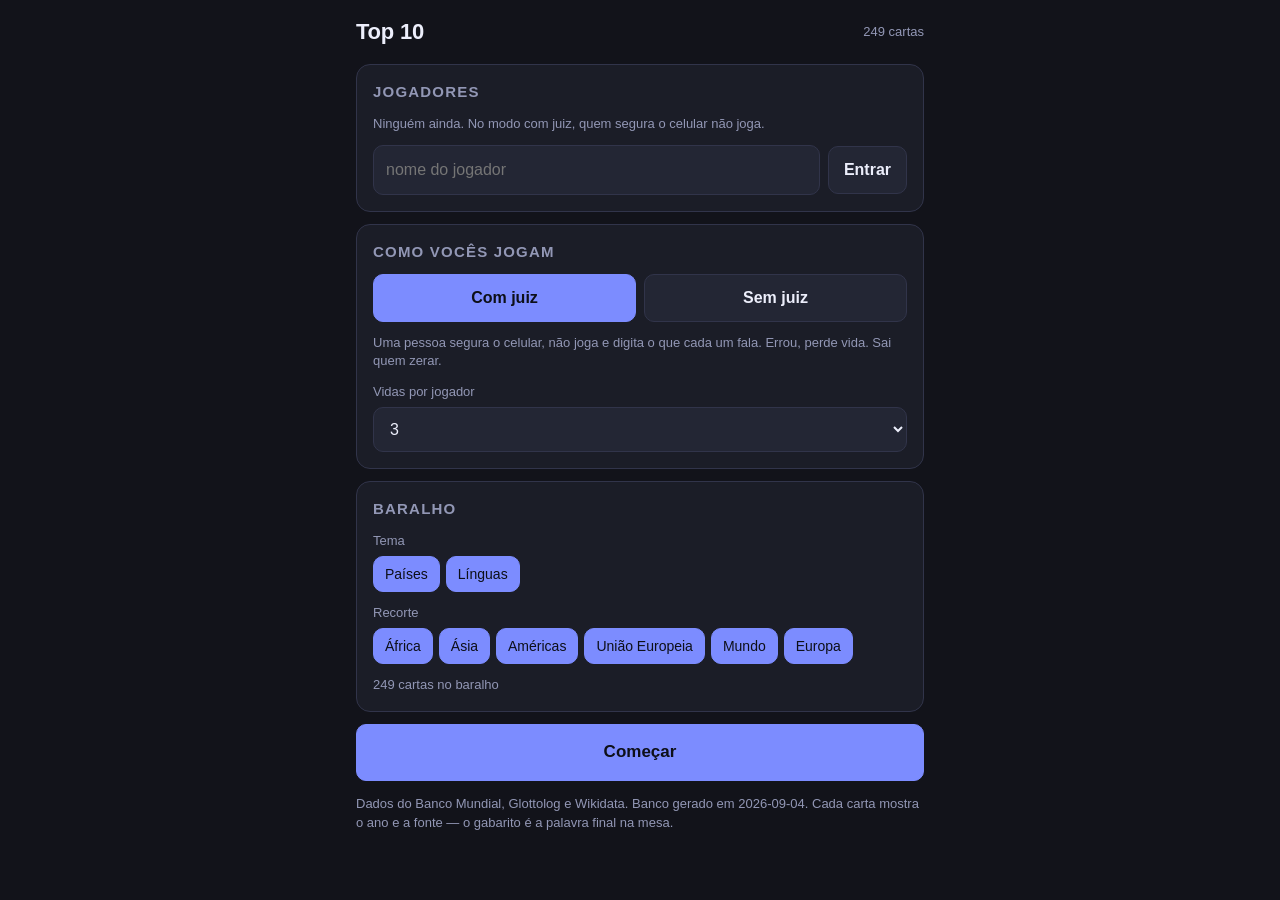
==== index.html @ b69f5d1f "Jogo de Top 10: gerador do banco + site Banco de 249 cartas (países e línguas) montado de bases aber" ====
<!doctype html>
<html lang="pt-BR">
<head>
<meta charset="utf-8">
<meta name="viewport" content="width=device-width, initial-scale=1, viewport-fit=cover">
<title>Top 10 — Jogos da Turma</title>
<meta name="description" content="Jogo de Top 10 com países e línguas. Dados do Banco Mundial, Glottolog e Wikidata.">
<style>
:root{
  --fundo:#12131a; --painel:#1b1d27; --painel2:#232634; --borda:#31344a;
  --texto:#eceefb; --fraco:#9297b5; --acento:#7c8cff; --certo:#3ddc97;
  --errado:#ff6b6b; --aviso:#ffc857;
  --raio:14px; --gap:12px;
}
*{box-sizing:border-box;margin:0}
[hidden]{display:none!important}
html,body{height:100%}
body{
  background:var(--fundo); color:var(--texto);
  font:16px/1.45 -apple-system,BlinkMacSystemFont,"Segoe UI",Roboto,sans-serif;
  padding:env(safe-area-inset-top) env(safe-area-inset-right) env(safe-area-inset-bottom) env(safe-area-inset-left);
  -webkit-text-size-adjust:100%;
}
#app{max-width:600px;margin:0 auto;padding:16px 16px 40px}
h1{font-size:22px;letter-spacing:-.01em}
h2{font-size:15px;text-transform:uppercase;letter-spacing:.08em;color:var(--fraco);font-weight:600}
.tela{display:none}.tela.on{display:block}
.cartao{background:var(--painel);border:1px solid var(--borda);border-radius:var(--raio);padding:16px;margin-bottom:var(--gap)}
.linha{display:flex;gap:8px;align-items:center;flex-wrap:wrap}
.entre{display:flex;justify-content:space-between;align-items:center;gap:8px}
button{
  font:inherit;font-weight:600;color:var(--texto);background:var(--painel2);
  border:1px solid var(--borda);border-radius:10px;padding:11px 15px;cursor:pointer;
  -webkit-tap-highlight-color:transparent;
}
button:hover{border-color:var(--acento)}
button:disabled{opacity:.4;cursor:not-allowed}
button.principal{background:var(--acento);border-color:var(--acento);color:#0d0f18;width:100%;padding:15px;font-size:17px}
button.perigo{color:var(--errado)}
button.mini{padding:7px 11px;font-size:14px;font-weight:500}
button.on{background:var(--acento);border-color:var(--acento);color:#0d0f18}
input,select{
  font:inherit;color:var(--texto);background:var(--painel2);border:1px solid var(--borda);
  border-radius:10px;padding:12px;width:100%;
}
input:focus,select:focus{outline:2px solid var(--acento);outline-offset:-1px}
label{font-size:13px;color:var(--fraco);display:block;margin-bottom:5px}
.fraco{color:var(--fraco);font-size:13px}
.pergunta{font-size:25px;line-height:1.25;font-weight:700;letter-spacing:-.02em;margin-bottom:10px}
.meta{font-size:12.5px;color:var(--fraco)}
.jogador{display:flex;justify-content:space-between;align-items:center;padding:9px 12px;border-radius:10px;background:var(--painel2);border:1px solid transparent}
.jogador.vez{border-color:var(--acento);background:#242a4d}
.jogador.fora{opacity:.35}
.jogador+.jogador{margin-top:6px}
.vidas{letter-spacing:2px;font-size:15px}
.lista{list-style:none;display:grid;gap:5px}
.item{display:flex;gap:10px;align-items:baseline;padding:9px 11px;border-radius:9px;background:var(--painel2);font-size:15px}
.item .pos{color:var(--fraco);font-variant-numeric:tabular-nums;min-width:22px;font-size:13px}
.item .val{margin-left:auto;color:var(--fraco);font-size:13px;font-variant-numeric:tabular-nums;text-align:right}
.item.oculto .nome,.item.oculto .val{filter:blur(6px);user-select:none}
.item.achado{background:#1c3a2e;color:var(--certo)}
.aviso{padding:12px 14px;border-radius:10px;font-size:15px;font-weight:600;margin-bottom:var(--gap)}
.aviso.certo{background:#173d2f;color:var(--certo)}
.aviso.errado{background:#3d1c1f;color:var(--errado)}
.aviso.duvida{background:#3d3320;color:var(--aviso)}
.chips{display:flex;gap:6px;flex-wrap:wrap}
.dito{font-size:13px;padding:4px 9px;border-radius:99px;background:var(--painel2);color:var(--fraco)}
.dito.certo{color:var(--certo)}.dito.errado{color:var(--errado)}
details summary{cursor:pointer;color:var(--fraco);font-size:14px;padding:6px 0}
.pilha>*+*{margin-top:var(--gap)}
#titulo-palpite{text-transform:none;font-size:16px;color:var(--texto);letter-spacing:0}
.grade2{display:grid;grid-template-columns:1fr 1fr;gap:8px}
.contador{font-variant-numeric:tabular-nums}
</style>
</head>
<body>
<div id="app">

<!-- ------------------------------------------------ configuração -->
<section id="tela-setup" class="tela on">
  <header class="entre" style="margin-bottom:16px">
    <h1>Top&nbsp;10</h1>
    <span class="fraco" id="resumo-banco">carregando…</span>
  </header>

  <div class="cartao pilha">
    <h2>Jogadores</h2>
    <div id="lista-jogadores" class="pilha"></div>
    <form id="form-jogador" class="linha">
      <input id="nome-jogador" placeholder="nome do jogador" autocomplete="off" style="flex:1;min-width:0">
      <button type="submit">Entrar</button>
    </form>
  </div>

  <div class="cartao pilha">
    <h2>Como vocês jogam</h2>
    <div class="grade2">
      <button class="modo on" data-modo="juiz">Com juiz</button>
      <button class="modo" data-modo="contesto">Sem juiz</button>
    </div>
    <p class="fraco" id="explica-modo"></p>
    <div>
      <label for="vidas">Vidas por jogador</label>
      <select id="vidas">
        <option>1</option><option>2</option><option selected>3</option><option>4</option><option>5</option>
      </select>
    </div>
  </div>

  <div class="cartao pilha">
    <h2>Baralho</h2>
    <div>
      <label>Tema</label>
      <div class="chips" id="filtro-tema"></div>
    </div>
    <div>
      <label>Recorte</label>
      <div class="chips" id="filtro-escopo"></div>
    </div>
    <p class="fraco" id="conta-cartas"></p>
  </div>

  <button class="principal" id="comecar">Começar</button>
  <p class="fraco" style="margin-top:14px" id="creditos"></p>
</section>

<!-- ------------------------------------------------ rodada -->
<section id="tela-jogo" class="tela">
  <div class="entre" style="margin-bottom:12px">
    <button class="mini" id="voltar">‹ Sair</button>
    <span class="fraco contador" id="placar-baralho"></span>
  </div>

  <div class="cartao">
    <p class="pergunta" id="pergunta"></p>
    <p class="meta" id="meta"></p>
    <p class="meta contador" id="progresso" style="margin-top:6px"></p>
  </div>

  <div id="painel-jogadores" class="cartao pilha"></div>

  <div id="resultado"></div>

  <div class="cartao linha" id="acoes-contesto" hidden>
    <button class="mini" id="passou">Ninguém contestou</button>
    <span class="fraco">ou quem contestou:</span>
    <span class="chips" id="contestantes"></span>
  </div>

  <div class="cartao pilha" id="painel-palpite">
    <h2 id="titulo-palpite"></h2>
    <form id="form-palpite" class="linha">
      <input id="palpite" placeholder="o que a pessoa falou" autocomplete="off"
             autocapitalize="off" spellcheck="false" list="sugestoes" style="flex:1;min-width:0">
      <datalist id="sugestoes"></datalist>
      <button type="submit" id="btn-palpite">Vale?</button>
    </form>
    <div class="linha" id="acoes-juiz" hidden>
      <span class="fraco">Não reconheci. O juiz decide:</span>
      <button class="mini" id="forcar-certo">Foi acerto</button>
      <button class="mini perigo" id="forcar-errado">Foi erro</button>
    </div>
    <div class="chips" id="ditos"></div>
  </div>

  <details class="cartao" id="gabarito-caixa">
    <summary>Ver o gabarito (só o juiz)</summary>
    <ul class="lista" id="gabarito" style="margin-top:10px"></ul>
  </details>

  <div class="pilha">
    <button class="principal" id="proxima" hidden>Próxima carta</button>
    <button class="mini" id="desistir">Encerrar rodada e revelar</button>
  </div>
</section>

</div>

<script>
"use strict";

/* ------------------------------------------------------------------ dados */
const S = {
  banco:null, indice:new Map(), jogadores:[], vidas:3, modo:"juiz",
  temas:new Set(), escopos:new Set(), baralho:[], usadas:new Set(),
  carta:null, achados:new Set(), ditos:[], vez:0, fim:false, ultimo:null, pendente:null,
};
const $ = s => document.querySelector(s);
const $$ = s => [...document.querySelectorAll(s)];

const norm = s => s.normalize("NFD").replace(/[̀-ͯ]/g,"")
  .toLowerCase().replace(/[^a-z0-9 ]/g," ").replace(/\s+/g," ").trim();

/* Levenshtein com corte: só precisamos saber se a distância é <= max. */
function perto(a, b, max){
  if (Math.abs(a.length - b.length) > max) return false;
  let ant = [...Array(b.length+1).keys()];
  for (let i=1;i<=a.length;i++){
    const cur=[i]; let min=i;
    for (let j=1;j<=b.length;j++){
      const c = Math.min(cur[j-1]+1, ant[j]+1, ant[j-1]+(a[i-1]===b[j-1]?0:1));
      cur.push(c); if (c<min) min=c;
    }
    if (min>max) return false;
    ant=cur;
  }
  return ant[b.length]<=max;
}

/* Resolve o que a pessoa falou. Devolve {tipo, chave, nome} ou null.
   Primeiro procura no índice global de países (assim "Holanda" vira NLD mesmo
   que a carta seja de língua), depois tenta erro de digitação. */
function resolver(txt){
  const n = norm(txt);
  if (!n) return null;
  if (S.indice.has(n)) { const i=S.indice.get(n); return {tipo:"pais",chave:i,nome:S.banco.paises[i].nome}; }

  // resposta da carta que não é país (língua, família linguística)
  for (const r of S.carta.respostas){
    if (!r.iso3 && (norm(r.nome)===n || (r.apelidos||[]).includes(n)))
      return {tipo:"outro", chave:r.nome, nome:r.nome};
  }

  // erro de digitação: aceita só se sobrar um candidato
  const max = n.length<=5 ? 1 : 2;
  const achados = new Set();
  for (const [alias,iso] of S.indice) if (perto(n,alias,max)) achados.add(iso);
  if (achados.size===1){
    const iso=[...achados][0];
    return {tipo:"pais",chave:iso,nome:S.banco.paises[iso].nome,quase:true};
  }
  return null;
}

/* ------------------------------------------------------------------ setup */
async function carregar(){
  const r = await fetch("banco.json", {cache:"no-cache"});
  if (!r.ok) throw new Error("banco.json não carregou (HTTP "+r.status+")");
  S.banco = await r.json();
  for (const [iso,p] of Object.entries(S.banco.paises)){
    S.indice.set(norm(p.nome), iso);
    for (const a of p.apelidos) if (!S.indice.has(a)) S.indice.set(a, iso);
  }
  const c = S.banco.cartas;
  $("#resumo-banco").textContent = c.length + " cartas";
  $("#creditos").innerHTML =
    "Dados do Banco Mundial, Glottolog e Wikidata. Banco gerado em " +
    S.banco.gerado_em + ". Cada carta mostra o ano e a fonte — o gabarito é a "
    + "palavra final na mesa.";

  montarFiltro("#filtro-tema", [...new Set(c.map(x=>x.tema))],
               t=>({paises:"Países", linguas:"Línguas"}[t]||t), S.temas);
  montarFiltro("#filtro-escopo", [...new Set(c.map(x=>x.escopo))],
               t=>t==="mundo"?"Mundo":t, S.escopos);
  contar();
}

function montarFiltro(alvo, valores, rotulo, conjunto){
  valores.forEach(v=>conjunto.add(v));
  $(alvo).innerHTML = "";
  for (const v of valores){
    const b=document.createElement("button");
    b.className="mini on"; b.textContent=rotulo(v);
    b.onclick=()=>{
      if (conjunto.has(v)){
        if (conjunto.size===1) return;      // não deixa zerar o baralho
        conjunto.delete(v); b.classList.remove("on");
      } else { conjunto.add(v); b.classList.add("on"); }
      contar();
    };
    $(alvo).append(b);
  }
}

const elegiveis = () => S.banco.cartas.filter(
  c => S.temas.has(c.tema) && S.escopos.has(c.escopo));

function contar(){
  const n = elegiveis().length;
  $("#conta-cartas").textContent = n + (n===1?" carta no baralho":" cartas no baralho");
  $("#comecar").disabled = n===0;
}

function desenharJogadores(){
  const alvo = $("#lista-jogadores");
  alvo.innerHTML = S.jogadores.length ? "" :
    '<p class="fraco">Ninguém ainda. No modo com juiz, quem segura o celular não joga.</p>';
  S.jogadores.forEach((j,i)=>{
    const d=document.createElement("div"); d.className="jogador";
    d.innerHTML=`<span>${escapar(j.nome)}</span>`;
    const b=document.createElement("button");
    b.className="mini perigo"; b.textContent="Sair"; b.onclick=()=>{
      S.jogadores.splice(i,1); desenharJogadores();
    };
    d.append(b); alvo.append(d);
  });
}
const escapar = s => s.replace(/[&<>"]/g, c=>({"&":"&amp;","<":"&lt;",">":"&gt;",'"':"&quot;"}[c]));

/* ------------------------------------------------------------------ jogo */
function embaralhar(a){
  for (let i=a.length-1;i>0;i--){ const j=Math.floor(Math.random()*(i+1)); [a[i],a[j]]=[a[j],a[i]]; }
  return a;
}

function comecar(){
  S.vidas = +$("#vidas").value;
  S.jogadores.forEach(j=>{ j.vidas=S.vidas; });
  S.baralho = embaralhar(elegiveis().map(c=>c.id));
  S.usadas = new Set();
  mostrar("jogo");
  proximaCarta();
}

function proximaCarta(){
  const id = S.baralho.find(x=>!S.usadas.has(x));
  if (!id){ alert("Acabaram as cartas desse baralho. Voltando pro começo."); mostrar("setup"); return; }
  S.usadas.add(id);
  S.carta = S.banco.cartas.find(c=>c.id===id);
  S.achados=new Set(); S.ditos=[]; S.fim=false; S.ultimo=null; S.pendente=null;
  $("#acoes-contesto").hidden=true; $("#acoes-juiz").hidden=true; $("#resultado").innerHTML="";
  S.jogadores.forEach(j=>{ j.vidas=S.vidas; });
  S.vez = 0;
  desenharRodada();
  $("#palpite").focus();
}

function vivos(){ return S.jogadores.filter(j=>j.vidas>0); }

function desenharRodada(){
  const c=S.carta;
  $("#pergunta").textContent = c.pergunta;
  const partes=[c.fonte];
  if (c.ano) partes.push(c.ano);
  partes.push(c.unidade);
  partes.push(c.universo + " países no ranking");
  $("#meta").textContent = partes.join(" · ") + (c.nota ? " — " + c.nota : "");
  $("#placar-baralho").textContent = "carta " + S.usadas.size + " de " + S.baralho.length;
  $("#progresso").textContent = S.achados.size + " de 10 já saíram · faltam "
                              + (10 - S.achados.size);

  // jogadores
  const alvo=$("#painel-jogadores"); alvo.innerHTML="";
  if (!S.jogadores.length){
    alvo.innerHTML='<p class="fraco">Sem jogadores cadastrados — dá pra usar só como consulta.</p>';
  }
  S.jogadores.forEach((j,i)=>{
    const d=document.createElement("div");
    d.className="jogador"+(i===S.vez&&!S.fim&&j.vidas>0?" vez":"")+(j.vidas>0?"":" fora");
    d.innerHTML=`<span>${escapar(j.nome)}</span>
      <span class="vidas">${j.vidas>0 ? "●".repeat(j.vidas)+"○".repeat(S.vidas-j.vidas) : "fora"}</span>`;
    alvo.append(d);
  });

  // gabarito
  const g=$("#gabarito"); g.innerHTML="";
  c.respostas.forEach(r=>{
    const achado=S.achados.has(r.pos);
    const li=document.createElement("li");
    li.className="item"+(achado?" achado":(S.fim?"":" oculto"));
    li.innerHTML=`<span class="pos">${r.pos}</span><span class="nome">${escapar(r.nome)}</span>
                  <span class="val">${escapar(r.valor_fmt)}</span>`;
    g.append(li);
  });

  // já falados
  $("#ditos").innerHTML = S.ditos.map(d=>
    `<span class="dito ${d.certo?"certo":"errado"}">${escapar(d.nome)}</span>`).join("");

  const jogando = !S.fim && vivos().length>0;
  $("#painel-palpite").hidden = !jogando || !!S.pendente;
  $("#proxima").hidden = jogando;
  $("#desistir").hidden = !jogando;
  const dono = vivos().length ? S.jogadores[S.vez] : null;
  $("#titulo-palpite").textContent = S.modo==="juiz"
    ? (dono ? "Vez de " + dono.nome : "Palpite")
    : (dono ? dono.nome + " falou — alguém contesta?" : "Palpite");
  $("#btn-palpite").textContent = S.modo==="juiz" ? "Vale?" : "Contesto!";
  $("#gabarito-caixa").open = S.fim;
  if (S.fim) $("#gabarito-caixa").querySelector("summary").textContent = "Gabarito";
}

function proximaVez(){
  const vs=vivos();
  if (!vs.length) return;
  do { S.vez=(S.vez+1)%S.jogadores.length; } while (S.jogadores[S.vez].vidas<=0);
}

function avisar(classe, texto){
  $("#resultado").innerHTML = `<div class="aviso ${classe}">${escapar(texto)}</div>`;
}

function palpitar(txt){
  const alvo=resolver(txt);
  $("#acoes-juiz").hidden = true;

  if (!alvo){
    S.ultimo = {texto:txt};
    avisar("duvida", `Não reconheci "${txt}".`);
    $("#acoes-juiz").hidden = false;
    return;
  }
  if (S.ditos.some(d=>d.chave===alvo.chave)){
    avisar("duvida", alvo.nome + " já foi falado nessa rodada.");
    return;
  }

  const r = S.carta.respostas.find(x => (x.iso3||x.nome) === alvo.chave) || null;

  // No modo sem juiz ninguém pode ver se acertou: o palpite fica pendurado
  // até alguém contestar ou a mesa deixar passar.
  if (S.modo === "contesto"){
    S.pendente = {nome:alvo.nome, chave:alvo.chave, resposta:r,
                  corrigido: alvo.quase ? txt : null, de:S.vez};
    avisar("duvida", alvo.nome + " está na mesa. Contesta ou deixa passar?");
    $("#painel-palpite").hidden = true;
    desenharContesto();
    return;
  }
  registrar(alvo.nome, alvo.chave, r, alvo.quase ? txt : null);
}

function desenharContesto(){
  const box=$("#acoes-contesto"); box.hidden = !S.pendente;
  if (!S.pendente) return;
  const alvo=$("#contestantes"); alvo.innerHTML="";
  S.jogadores.forEach((j,i)=>{
    if (i===S.pendente.de || j.vidas<=0) return;
    const b=document.createElement("button");
    b.className="mini perigo"; b.textContent=j.nome;
    b.onclick=()=>resolverContesto(i);
    alvo.append(b);
  });
}

function resolverContesto(quemContestou){
  const p=S.pendente; if (!p) return;
  S.pendente=null; $("#acoes-contesto").hidden=true; $("#painel-palpite").hidden=false;
  S.ditos.push({nome:p.nome, chave:p.chave, certo:!!p.resposta});

  if (quemContestou === null){                     // ninguém contestou
    if (p.resposta) S.achados.add(p.resposta.pos);
    avisar("duvida", p.nome + " passou sem contestação.");
    proximaVez();
  } else if (p.resposta){                          // contestou e o palpite valia
    const c=S.jogadores[quemContestou]; c.vidas--;
    S.achados.add(p.resposta.pos);
    avisar("certo", `${p.nome} estava em ${p.resposta.pos}º — ${p.resposta.valor_fmt}. `
                    + `${c.nome} contestou à toa e perde uma vida.`);
    proximaVez();
  } else {                                         // contestou e pegou o blefe
    const d=S.jogadores[p.de]; d.vidas--;
    avisar("errado", `${p.nome} não está no top 10. `
                     + `${S.jogadores[quemContestou].nome} pegou o blefe: ${d.nome} perde uma vida.`);
    proximaVez();
  }
  fecharSePreciso();
  desenharRodada();
}

function fecharSePreciso(){
  if (S.achados.size===10 || vivos().length<=1) S.fim=true;
  if (S.fim) fimDeRodada();
}

function registrar(nome, chave, resposta, corrigido, forcado){
  const certo = forcado === undefined ? !!resposta : forcado;
  S.ditos.push({nome, chave, certo});
  const prefixo = corrigido ? `Entendi "${corrigido}" como ${nome}. ` : "";
  if (certo){
    if (resposta) S.achados.add(resposta.pos);
    avisar("certo", prefixo + (resposta
      ? `${nome} está em ${resposta.pos}º — ${resposta.valor_fmt}.`
      : `${nome} vale, o juiz mandou.`));
    proximaVez();
  } else {
    const j = vivos().length ? S.jogadores[S.vez] : null;
    if (j) j.vidas--;
    avisar("errado", prefixo + `${nome} não está no top 10.`
                     + (j ? ` ${j.nome} perde uma vida.` : ""));
    proximaVez();
  }
  fecharSePreciso();
  desenharRodada();
}

function fimDeRodada(){
  const vs=vivos();
  if (S.achados.size===10) avisar("certo","Top 10 completo! A mesa ganhou essa.");
  else if (vs.length===1) avisar("certo", vs[0].nome + " sobrou de pé e venceu a rodada.");
  else if (!vs.length) avisar("errado","Todo mundo caiu.");
  else avisar("duvida","Rodada encerrada. Gabarito aberto.");
}

function mostrar(qual){
  $$(".tela").forEach(t=>t.classList.remove("on"));
  $("#tela-"+qual).classList.add("on");
  window.scrollTo(0,0);
}

/* ------------------------------------------------------------------ liga */
$("#form-jogador").onsubmit = e => {
  e.preventDefault();
  const n = $("#nome-jogador").value.trim();
  if (!n) return;
  if (S.jogadores.some(j=>j.nome.toLowerCase()===n.toLowerCase())) return;
  S.jogadores.push({nome:n, vidas:3});
  $("#nome-jogador").value=""; desenharJogadores();
};

const EXPLICA = {
  juiz:"Uma pessoa segura o celular, não joga e digita o que cada um fala. "
      +"Errou, perde vida. Sai quem zerar.",
  contesto:"O celular fica no meio. Ninguém vê o gabarito. Quando alguém "
      +"desconfiar do palpite do outro, aperta Contesto — aí o app revela. "
      +"Quem contestou errado é que perde a vida.",
};
$$(".modo").forEach(b => b.onclick = () => {
  $$(".modo").forEach(x=>x.classList.remove("on"));
  b.classList.add("on"); S.modo=b.dataset.modo;
  $("#explica-modo").textContent = EXPLICA[S.modo];
});
$("#explica-modo").textContent = EXPLICA.juiz;

$("#comecar").onclick = comecar;
$("#voltar").onclick = () => mostrar("setup");
$("#proxima").onclick = proximaCarta;
$("#desistir").onclick = () => { S.fim=true; fimDeRodada(); desenharRodada(); };

$("#form-palpite").onsubmit = e => {
  e.preventDefault();
  const v=$("#palpite").value.trim();
  if (!v) return;
  palpitar(v);
  $("#palpite").value=""; $("#palpite").focus();
};
$("#forcar-certo").onclick = () => {
  const t=S.ultimo?.texto; if(!t) return;
  registrar(t, "livre:"+t, null, null, true);
  $("#acoes-juiz").hidden=true;
};
$("#forcar-errado").onclick = () => {
  const t=S.ultimo?.texto; if(!t) return;
  registrar(t, "livre:"+t, null, null, false);
  $("#acoes-juiz").hidden=true;
};
$("#passou").onclick = () => resolverContesto(null);

/* sugestões de digitação: só depois de 3 letras, pra não entregar resposta */
$("#palpite").oninput = e => {
  const n=norm(e.target.value); const dl=$("#sugestoes");
  if (n.length<3){ dl.innerHTML=""; return; }
  const vistos=new Set(); const out=[];
  for (const [alias,iso] of S.indice){
    if (alias.startsWith(n) && !vistos.has(iso)){
      vistos.add(iso); out.push(S.banco.paises[iso].nome);
      if (out.length>=8) break;
    }
  }
  dl.innerHTML = out.map(x=>`<option value="${escapar(x)}">`).join("");
};

desenharJogadores();
carregar().catch(e => {
  $("#resumo-banco").textContent = "erro";
  $("#tela-setup").insertAdjacentHTML("afterbegin",
    `<div class="aviso errado">${escapar(e.message)} — rode <code>python gerador.py</code> e sirva a pasta por HTTP.</div>`);
});
</script>
</body>
</html>
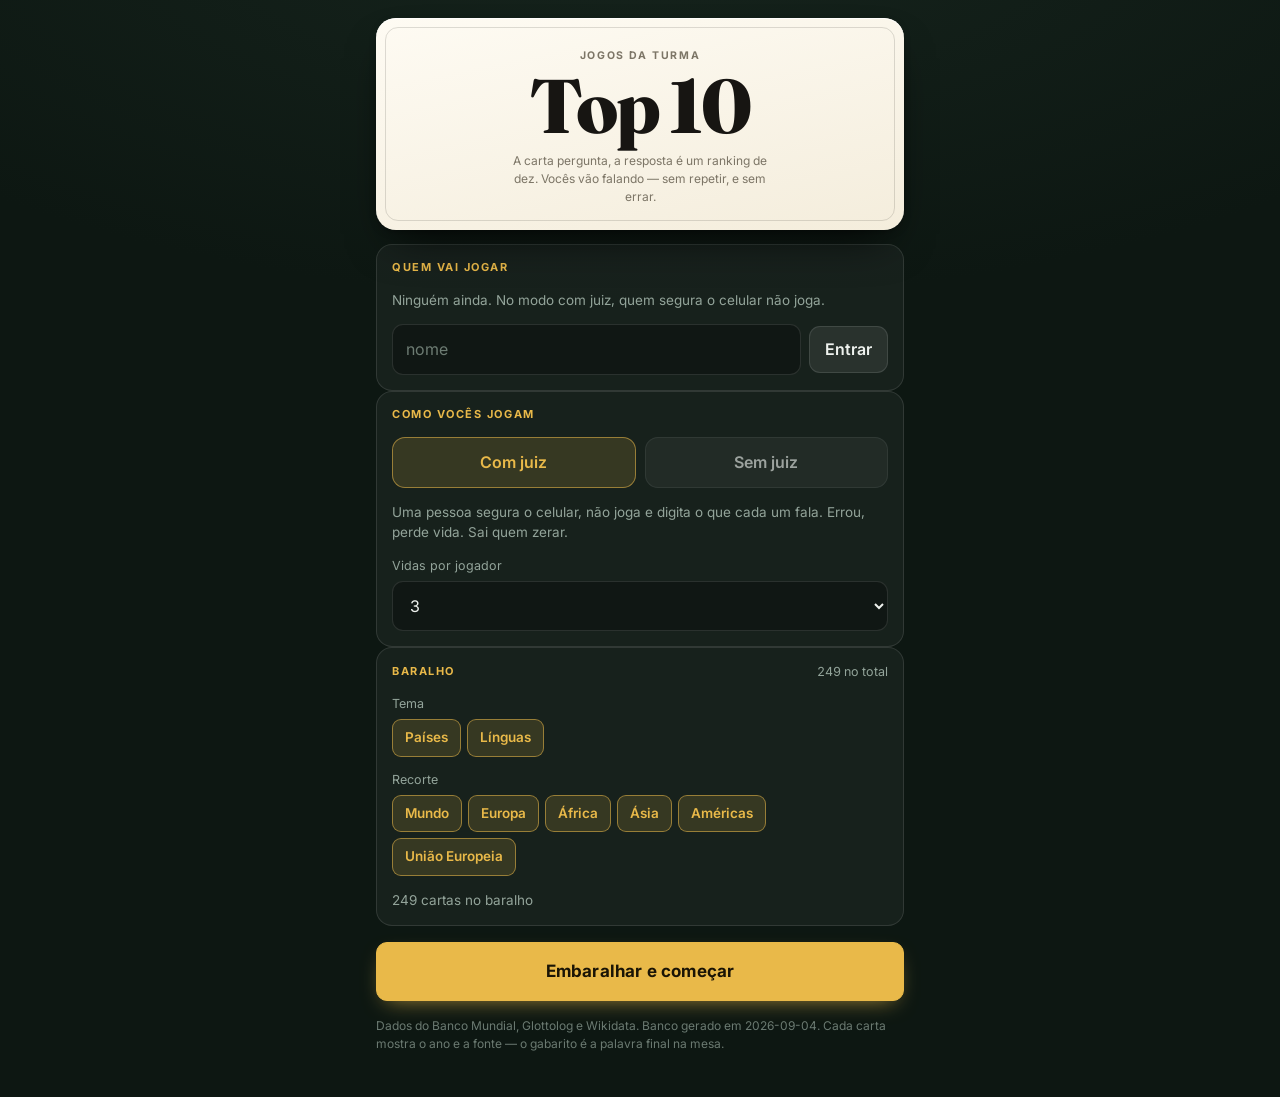
==== commit 24e497ed: "Redesenha o jogo em cima da metáfora de carta A tela parecia formulário. Agora a pergunta é uma cart" ====
--- a/index.html
+++ b/index.html
@@ -5,72 +5,149 @@
 <meta name="viewport" content="width=device-width, initial-scale=1, viewport-fit=cover">
 <title>Top 10 — Jogos da Turma</title>
 <meta name="description" content="Jogo de Top 10 com países e línguas. Dados do Banco Mundial, Glottolog e Wikidata.">
+<meta name="theme-color" content="#0b120e">
+<link rel="icon" href="data:image/svg+xml,%3Csvg xmlns='http://www.w3.org/2000/svg' viewBox='0 0 32 32'%3E%3Crect width='32' height='32' rx='7' fill='%23FBF6E9'/%3E%3Ctext x='16' y='23' font-family='Georgia,serif' font-size='17' font-weight='700' text-anchor='middle' fill='%23141310'%3E10%3C/text%3E%3C/svg%3E">
+<link rel="preconnect" href="https://fonts.googleapis.com">
+<link rel="preconnect" href="https://fonts.gstatic.com" crossorigin>
+<link href="https://fonts.googleapis.com/css2?family=Fraunces:opsz,wght@9..144,600;9..144,800&family=Inter:wght@400;500;600;700&display=swap" rel="stylesheet">
 <style>
 :root{
-  --fundo:#12131a; --painel:#1b1d27; --painel2:#232634; --borda:#31344a;
-  --texto:#eceefb; --fraco:#9297b5; --acento:#7c8cff; --certo:#3ddc97;
-  --errado:#ff6b6b; --aviso:#ffc857;
-  --raio:14px; --gap:12px;
+  color-scheme:dark;
+  --feltro:#0d1712; --feltro-alto:#16241d;
+  --painel:rgba(255,255,255,.045); --painel-forte:rgba(255,255,255,.08);
+  --borda:rgba(255,255,255,.11); --borda-forte:rgba(255,255,255,.2);
+  --texto:#eef2ee; --fraco:#93a49a;
+  --carta:#FBF6E9; --tinta:#171512; --tinta-fraca:#7c7566;
+  --ouro:#E9B949; --certo:#4fdf9d; --errado:#ff7a6b; --duvida:#f0c674;
+  --serif:"Fraunces",Georgia,"Times New Roman",serif;
+  --sans:"Inter",-apple-system,BlinkMacSystemFont,"Segoe UI",Roboto,sans-serif;
 }
 *{box-sizing:border-box;margin:0}
 [hidden]{display:none!important}
-html,body{height:100%}
+html{-webkit-text-size-adjust:100%}
 body{
-  background:var(--fundo); color:var(--texto);
-  font:16px/1.45 -apple-system,BlinkMacSystemFont,"Segoe UI",Roboto,sans-serif;
+  min-height:100%;font-family:var(--sans);font-size:16px;line-height:1.45;color:var(--texto);
+  background:var(--feltro);
+  background-image:radial-gradient(ellipse 120% 70% at 50% -10%,var(--feltro-alto) 0%,var(--feltro) 62%);
+  background-attachment:fixed;
   padding:env(safe-area-inset-top) env(safe-area-inset-right) env(safe-area-inset-bottom) env(safe-area-inset-left);
-  -webkit-text-size-adjust:100%;
-}
-#app{max-width:600px;margin:0 auto;padding:16px 16px 40px}
-h1{font-size:22px;letter-spacing:-.01em}
-h2{font-size:15px;text-transform:uppercase;letter-spacing:.08em;color:var(--fraco);font-weight:600}
+}
+#app{max-width:560px;margin:0 auto;padding:18px 16px 44px}
 .tela{display:none}.tela.on{display:block}
-.cartao{background:var(--painel);border:1px solid var(--borda);border-radius:var(--raio);padding:16px;margin-bottom:var(--gap)}
+.pilha>*+*{margin-top:14px}
+
+/* ---------------------------------------------------------- a carta */
+.carta{
+  position:relative;background:linear-gradient(168deg,#FEFBF3 0%,#F4EDDC 100%);
+  color:var(--tinta);border-radius:20px;padding:22px 20px 18px;
+  box-shadow:0 22px 45px -18px rgba(0,0,0,.85),0 3px 10px -4px rgba(0,0,0,.5),
+             inset 0 1px 0 rgba(255,255,255,.85);
+}
+.carta::after{content:"";position:absolute;inset:9px;border:1px solid rgba(23,21,18,.14);
+  border-radius:13px;pointer-events:none}
+.carta.entra{animation:sobe .34s cubic-bezier(.2,.9,.25,1)}
+@keyframes sobe{from{opacity:0;transform:translateY(14px) rotate(-1.2deg) scale(.97)}}
+.selo{display:flex;justify-content:space-between;align-items:center;gap:10px;
+  font-size:10.5px;font-weight:700;letter-spacing:.16em;text-transform:uppercase;
+  color:var(--tinta-fraca);margin-bottom:14px}
+.pergunta{font-family:var(--serif);font-weight:800;font-size:clamp(27px,7.4vw,37px);
+  line-height:1.06;letter-spacing:-.022em;text-wrap:balance}
+.meta{font-size:12px;line-height:1.5;color:var(--tinta-fraca);margin-top:14px}
+.pips{display:flex;gap:5px;margin-top:13px;align-items:center}
+.pip{width:100%;height:7px;border-radius:99px;background:rgba(23,21,18,.13);
+  transition:background .25s ease}
+.pip.on{background:#1f9d63}
+.restam{font-size:11px;font-weight:700;letter-spacing:.1em;text-transform:uppercase;
+  color:var(--tinta-fraca);margin-top:9px}
+
+/* ---------------------------------------------------------- painéis */
+.bloco{background:var(--painel);border:1px solid var(--borda);border-radius:16px;padding:15px}
+.rotulo{font-size:11px;font-weight:700;letter-spacing:.14em;text-transform:uppercase;
+  color:var(--ouro);margin-bottom:11px}
+.fraco{color:var(--fraco);font-size:13.5px;line-height:1.5}
 .linha{display:flex;gap:8px;align-items:center;flex-wrap:wrap}
-.entre{display:flex;justify-content:space-between;align-items:center;gap:8px}
-button{
-  font:inherit;font-weight:600;color:var(--texto);background:var(--painel2);
-  border:1px solid var(--borda);border-radius:10px;padding:11px 15px;cursor:pointer;
-  -webkit-tap-highlight-color:transparent;
-}
-button:hover{border-color:var(--acento)}
-button:disabled{opacity:.4;cursor:not-allowed}
-button.principal{background:var(--acento);border-color:var(--acento);color:#0d0f18;width:100%;padding:15px;font-size:17px}
-button.perigo{color:var(--errado)}
-button.mini{padding:7px 11px;font-size:14px;font-weight:500}
-button.on{background:var(--acento);border-color:var(--acento);color:#0d0f18}
-input,select{
-  font:inherit;color:var(--texto);background:var(--painel2);border:1px solid var(--borda);
-  border-radius:10px;padding:12px;width:100%;
-}
-input:focus,select:focus{outline:2px solid var(--acento);outline-offset:-1px}
-label{font-size:13px;color:var(--fraco);display:block;margin-bottom:5px}
-.fraco{color:var(--fraco);font-size:13px}
-.pergunta{font-size:25px;line-height:1.25;font-weight:700;letter-spacing:-.02em;margin-bottom:10px}
-.meta{font-size:12.5px;color:var(--fraco)}
-.jogador{display:flex;justify-content:space-between;align-items:center;padding:9px 12px;border-radius:10px;background:var(--painel2);border:1px solid transparent}
-.jogador.vez{border-color:var(--acento);background:#242a4d}
-.jogador.fora{opacity:.35}
-.jogador+.jogador{margin-top:6px}
-.vidas{letter-spacing:2px;font-size:15px}
-.lista{list-style:none;display:grid;gap:5px}
-.item{display:flex;gap:10px;align-items:baseline;padding:9px 11px;border-radius:9px;background:var(--painel2);font-size:15px}
-.item .pos{color:var(--fraco);font-variant-numeric:tabular-nums;min-width:22px;font-size:13px}
-.item .val{margin-left:auto;color:var(--fraco);font-size:13px;font-variant-numeric:tabular-nums;text-align:right}
-.item.oculto .nome,.item.oculto .val{filter:blur(6px);user-select:none}
-.item.achado{background:#1c3a2e;color:var(--certo)}
-.aviso{padding:12px 14px;border-radius:10px;font-size:15px;font-weight:600;margin-bottom:var(--gap)}
-.aviso.certo{background:#173d2f;color:var(--certo)}
-.aviso.errado{background:#3d1c1f;color:var(--errado)}
-.aviso.duvida{background:#3d3320;color:var(--aviso)}
+.entre{display:flex;justify-content:space-between;align-items:center;gap:10px}
+
+/* ---------------------------------------------------------- controles */
+button{font:inherit;font-weight:600;color:var(--texto);background:var(--painel-forte);
+  border:1px solid var(--borda);border-radius:11px;padding:11px 15px;cursor:pointer;
+  -webkit-tap-highlight-color:transparent;transition:transform .1s,border-color .15s,background .15s}
+button:hover{border-color:var(--borda-forte)}
+button:active{transform:scale(.97)}
+button:disabled{opacity:.35;cursor:not-allowed}
+button.principal{width:100%;padding:16px;font-size:17px;font-weight:700;letter-spacing:.01em;
+  background:var(--ouro);border-color:var(--ouro);color:#1a1405;
+  box-shadow:0 8px 22px -10px rgba(233,185,73,.75)}
+button.principal:hover{background:#f2c65e;border-color:#f2c65e}
+button.mini{padding:8px 12px;font-size:13.5px;font-weight:600;border-radius:9px}
+button.perigo{color:var(--errado);border-color:rgba(255,122,107,.3)}
+button.on{background:rgba(233,185,73,.15);border-color:rgba(233,185,73,.55);color:var(--ouro)}
+button.modo,button.mini{opacity:.62}
+button.modo.on,button.mini.on{opacity:1}
+#lista-jogadores button,#contestantes button,#acoes-juiz button,#passou{opacity:1}
+#btn-palpite{background:var(--ouro);border-color:var(--ouro);color:#1a1405;opacity:1;
+  padding:13px 18px;font-weight:700}
+#btn-palpite:hover{background:#f2c65e}
+input,select{font:inherit;color:var(--texto);background:rgba(0,0,0,.28);
+  border:1px solid var(--borda);border-radius:11px;padding:13px;width:100%}
+input::placeholder{color:#6d7c73}
+input:focus,select:focus{outline:none;border-color:var(--ouro);box-shadow:0 0 0 3px rgba(233,185,73,.16)}
+label{font-size:12.5px;color:var(--fraco);display:block;margin-bottom:6px}
+
+/* ---------------------------------------------------------- jogadores */
+.jogadores{display:flex;gap:8px;overflow-x:auto;padding-bottom:2px;scrollbar-width:none}
+.jogadores::-webkit-scrollbar{display:none}
+.jogador{flex:0 0 auto;display:flex;flex-direction:column;gap:5px;align-items:center;
+  padding:9px 15px;border-radius:13px;background:var(--painel);border:1px solid var(--borda);
+  transition:all .2s}
+.jogador span:first-child{font-weight:600;font-size:14.5px;white-space:nowrap}
+.jogador.vez{background:rgba(233,185,73,.14);border-color:var(--ouro);
+  box-shadow:0 0 0 3px rgba(233,185,73,.12)}
+.jogador.fora{opacity:.32}
+.vidas{display:flex;gap:4px;font-size:11px;color:var(--ouro);letter-spacing:1px}
+.jogador.fora .vidas{color:var(--fraco);letter-spacing:0;font-size:10.5px;font-weight:700;
+  text-transform:uppercase}
+
+/* ---------------------------------------------------------- feedback */
+.aviso{display:flex;gap:11px;align-items:flex-start;padding:14px 16px;border-radius:14px;
+  font-size:15px;font-weight:600;line-height:1.4;border:1px solid;animation:aparece .22s ease}
+@keyframes aparece{from{opacity:0;transform:translateY(-6px)}}
+.aviso::before{font-family:var(--serif);font-size:17px;line-height:1.15;flex:0 0 auto}
+.aviso.certo{background:rgba(79,223,157,.11);border-color:rgba(79,223,157,.32);color:var(--certo)}
+.aviso.certo::before{content:"✓"}
+.aviso.errado{background:rgba(255,122,107,.11);border-color:rgba(255,122,107,.32);color:var(--errado)}
+.aviso.errado::before{content:"✕"}
+.aviso.duvida{background:rgba(240,198,116,.1);border-color:rgba(240,198,116,.3);color:var(--duvida)}
+.aviso.duvida::before{content:"?"}
+
+/* ---------------------------------------------------------- gabarito */
+.lista{list-style:none;padding:0;display:grid;gap:5px}
+.item{display:flex;gap:11px;align-items:baseline;padding:10px 12px;border-radius:10px;
+  background:rgba(0,0,0,.24);font-size:15px}
+.item .pos{font-family:var(--serif);font-weight:800;color:var(--fraco);
+  font-variant-numeric:tabular-nums;min-width:20px;font-size:14px}
+.item .val{margin-left:auto;color:var(--fraco);font-size:12.5px;
+  font-variant-numeric:tabular-nums;text-align:right;white-space:nowrap}
+.item.oculto .nome,.item.oculto .val{filter:blur(7px);user-select:none}
+.item.achado{background:rgba(79,223,157,.13);color:var(--certo)}
+.item.achado .pos,.item.achado .val{color:var(--certo);opacity:.75}
+details>summary{cursor:pointer;list-style:none;font-size:13.5px;font-weight:600;color:var(--fraco);
+  display:flex;justify-content:space-between;align-items:center}
+details>summary::-webkit-details-marker{display:none}
+details>summary::after{content:"▾";transition:transform .2s}
+details[open]>summary::after{transform:rotate(180deg)}
+
+/* ---------------------------------------------------------- diversos */
 .chips{display:flex;gap:6px;flex-wrap:wrap}
-.dito{font-size:13px;padding:4px 9px;border-radius:99px;background:var(--painel2);color:var(--fraco)}
-.dito.certo{color:var(--certo)}.dito.errado{color:var(--errado)}
-details summary{cursor:pointer;color:var(--fraco);font-size:14px;padding:6px 0}
-.pilha>*+*{margin-top:var(--gap)}
-#titulo-palpite{text-transform:none;font-size:16px;color:var(--texto);letter-spacing:0}
-.grade2{display:grid;grid-template-columns:1fr 1fr;gap:8px}
-.contador{font-variant-numeric:tabular-nums}
+.dito{font-size:12.5px;font-weight:600;padding:5px 10px;border-radius:99px;
+  background:rgba(0,0,0,.28);color:var(--fraco);border:1px solid transparent}
+.dito.certo{color:var(--certo);border-color:rgba(79,223,157,.28)}
+.dito.errado{color:var(--errado);border-color:rgba(255,122,107,.26)}
+.grade2{display:grid;grid-template-columns:1fr 1fr;gap:9px}
+.modo{padding:14px 12px;text-align:center;line-height:1.3;border-radius:13px}
+.contador{font-variant-numeric:tabular-nums;font-size:12.5px;color:var(--fraco)}
+.marca{font-family:var(--serif);font-weight:800;letter-spacing:-.03em;line-height:.88}
+@media (prefers-reduced-motion:reduce){*{animation:none!important;transition:none!important}}
 </style>
 </head>
 <body>
@@ -78,22 +155,26 @@
 
 <!-- ------------------------------------------------ configuração -->
 <section id="tela-setup" class="tela on">
-  <header class="entre" style="margin-bottom:16px">
-    <h1>Top&nbsp;10</h1>
-    <span class="fraco" id="resumo-banco">carregando…</span>
-  </header>
-
-  <div class="cartao pilha">
-    <h2>Jogadores</h2>
-    <div id="lista-jogadores" class="pilha"></div>
+  <div class="carta" style="text-align:center;padding:30px 20px 24px">
+    <p class="selo" style="justify-content:center;margin-bottom:10px">Jogos da Turma</p>
+    <p class="marca" style="font-size:clamp(52px,17vw,76px)">Top 10</p>
+    <p class="meta" style="margin-top:12px;max-width:34ch;margin-inline:auto">
+      A carta pergunta, a resposta é um ranking de dez. Vocês vão falando —
+      sem repetir, e sem errar.
+    </p>
+  </div>
+
+  <div class="bloco pilha" style="margin-top:14px">
+    <p class="rotulo">Quem vai jogar</p>
+    <div id="lista-jogadores" class="chips"></div>
     <form id="form-jogador" class="linha">
-      <input id="nome-jogador" placeholder="nome do jogador" autocomplete="off" style="flex:1;min-width:0">
+      <input id="nome-jogador" placeholder="nome" autocomplete="off" style="flex:1;min-width:0">
       <button type="submit">Entrar</button>
     </form>
   </div>
 
-  <div class="cartao pilha">
-    <h2>Como vocês jogam</h2>
+  <div class="bloco pilha">
+    <p class="rotulo">Como vocês jogam</p>
     <div class="grade2">
       <button class="modo on" data-modo="juiz">Com juiz</button>
       <button class="modo" data-modo="contesto">Sem juiz</button>
@@ -107,48 +188,45 @@
     </div>
   </div>
 
-  <div class="cartao pilha">
-    <h2>Baralho</h2>
-    <div>
-      <label>Tema</label>
-      <div class="chips" id="filtro-tema"></div>
-    </div>
-    <div>
-      <label>Recorte</label>
-      <div class="chips" id="filtro-escopo"></div>
-    </div>
+  <div class="bloco pilha">
+    <div class="entre"><p class="rotulo" style="margin:0">Baralho</p>
+      <span class="contador" id="resumo-banco">carregando…</span></div>
+    <div><label>Tema</label><div class="chips" id="filtro-tema"></div></div>
+    <div><label>Recorte</label><div class="chips" id="filtro-escopo"></div></div>
     <p class="fraco" id="conta-cartas"></p>
   </div>
 
-  <button class="principal" id="comecar">Começar</button>
-  <p class="fraco" style="margin-top:14px" id="creditos"></p>
+  <button class="principal" id="comecar" style="margin-top:16px">Embaralhar e começar</button>
+  <p class="fraco" style="margin-top:16px;font-size:12px;opacity:.7" id="creditos"></p>
 </section>
 
 <!-- ------------------------------------------------ rodada -->
 <section id="tela-jogo" class="tela">
-  <div class="entre" style="margin-bottom:12px">
+  <div class="entre" style="margin-bottom:14px">
     <button class="mini" id="voltar">‹ Sair</button>
-    <span class="fraco contador" id="placar-baralho"></span>
-  </div>
-
-  <div class="cartao">
+    <span class="contador" id="placar-baralho"></span>
+  </div>
+
+  <div class="carta" id="carta-jogo">
+    <div class="selo"><span id="badge"></span><span>Top 10</span></div>
     <p class="pergunta" id="pergunta"></p>
+    <div class="pips" id="pips"></div>
+    <p class="restam" id="progresso"></p>
     <p class="meta" id="meta"></p>
-    <p class="meta contador" id="progresso" style="margin-top:6px"></p>
-  </div>
-
-  <div id="painel-jogadores" class="cartao pilha"></div>
-
-  <div id="resultado"></div>
-
-  <div class="cartao linha" id="acoes-contesto" hidden>
+  </div>
+
+  <div class="jogadores" id="painel-jogadores" style="margin-top:14px"></div>
+
+  <div id="resultado" style="margin-top:14px"></div>
+
+  <div class="bloco linha" id="acoes-contesto" hidden style="margin-top:14px">
     <button class="mini" id="passou">Ninguém contestou</button>
     <span class="fraco">ou quem contestou:</span>
     <span class="chips" id="contestantes"></span>
   </div>
 
-  <div class="cartao pilha" id="painel-palpite">
-    <h2 id="titulo-palpite"></h2>
+  <div class="bloco pilha" id="painel-palpite" style="margin-top:14px">
+    <p class="rotulo" id="titulo-palpite" style="color:var(--ouro)"></p>
     <form id="form-palpite" class="linha">
       <input id="palpite" placeholder="o que a pessoa falou" autocomplete="off"
              autocapitalize="off" spellcheck="false" list="sugestoes" style="flex:1;min-width:0">
@@ -163,20 +241,21 @@
     <div class="chips" id="ditos"></div>
   </div>
 
-  <details class="cartao" id="gabarito-caixa">
+  <details class="bloco" id="gabarito-caixa" style="margin-top:14px">
     <summary>Ver o gabarito (só o juiz)</summary>
-    <ul class="lista" id="gabarito" style="margin-top:10px"></ul>
+    <ul class="lista" id="gabarito" style="margin-top:12px"></ul>
   </details>
 
-  <div class="pilha">
+  <div class="pilha" style="margin-top:14px">
     <button class="principal" id="proxima" hidden>Próxima carta</button>
-    <button class="mini" id="desistir">Encerrar rodada e revelar</button>
+    <button class="mini" id="desistir" style="width:100%">Encerrar rodada e revelar</button>
   </div>
 </section>
 
 </div>
 
 <script>
+
 "use strict";
 
 /* ------------------------------------------------------------------ dados */
@@ -242,7 +321,7 @@
     for (const a of p.apelidos) if (!S.indice.has(a)) S.indice.set(a, iso);
   }
   const c = S.banco.cartas;
-  $("#resumo-banco").textContent = c.length + " cartas";
+  $("#resumo-banco").textContent = c.length + " no total";
   $("#creditos").innerHTML =
     "Dados do Banco Mundial, Glottolog e Wikidata. Banco gerado em " +
     S.banco.gerado_em + ". Cada carta mostra o ano e a fonte — o gabarito é a "
@@ -250,8 +329,10 @@
 
   montarFiltro("#filtro-tema", [...new Set(c.map(x=>x.tema))],
                t=>({paises:"Países", linguas:"Línguas"}[t]||t), S.temas);
-  montarFiltro("#filtro-escopo", [...new Set(c.map(x=>x.escopo))],
-               t=>t==="mundo"?"Mundo":t, S.escopos);
+  const ORDEM = ["mundo","Europa","África","Ásia","Américas","União Europeia"];
+  const escopos = [...new Set(c.map(x=>x.escopo))]
+    .sort((a,b)=>ORDEM.indexOf(a) - ORDEM.indexOf(b));
+  montarFiltro("#filtro-escopo", escopos, t=>t==="mundo"?"Mundo":t, S.escopos);
   contar();
 }
 
@@ -286,13 +367,11 @@
   alvo.innerHTML = S.jogadores.length ? "" :
     '<p class="fraco">Ninguém ainda. No modo com juiz, quem segura o celular não joga.</p>';
   S.jogadores.forEach((j,i)=>{
-    const d=document.createElement("div"); d.className="jogador";
-    d.innerHTML=`<span>${escapar(j.nome)}</span>`;
     const b=document.createElement("button");
-    b.className="mini perigo"; b.textContent="Sair"; b.onclick=()=>{
-      S.jogadores.splice(i,1); desenharJogadores();
-    };
-    d.append(b); alvo.append(d);
+    b.type="button"; b.className="mini"; b.title="tirar da mesa";
+    b.innerHTML = escapar(j.nome) + ' <span style="opacity:.45;margin-left:3px">✕</span>';
+    b.onclick = () => { S.jogadores.splice(i,1); desenharJogadores(); };
+    alvo.append(b);
   });
 }
 const escapar = s => s.replace(/[&<>"]/g, c=>({"&":"&amp;","<":"&lt;",">":"&gt;",'"':"&quot;"}[c]));
@@ -322,6 +401,8 @@
   S.jogadores.forEach(j=>{ j.vidas=S.vidas; });
   S.vez = 0;
   desenharRodada();
+  const el = $("#carta-jogo");
+  el.classList.remove("entra"); void el.offsetWidth; el.classList.add("entra");
   $("#palpite").focus();
 }
 
@@ -336,8 +417,16 @@
   partes.push(c.universo + " países no ranking");
   $("#meta").textContent = partes.join(" · ") + (c.nota ? " — " + c.nota : "");
   $("#placar-baralho").textContent = "carta " + S.usadas.size + " de " + S.baralho.length;
-  $("#progresso").textContent = S.achados.size + " de 10 já saíram · faltam "
-                              + (10 - S.achados.size);
+  $("#progresso").textContent = S.achados.size === 10
+    ? "top 10 completo" : "faltam " + (10 - S.achados.size);
+  $("#badge").textContent = (c.tema === "linguas" ? "Línguas" : "Países")
+    + (c.escopo === "mundo" ? "" : " · " + c.escopo);
+  const pips = $("#pips"); pips.innerHTML = "";
+  for (let i = 0; i < 10; i++){
+    const d = document.createElement("span");
+    d.className = "pip" + (i < S.achados.size ? " on" : "");
+    pips.append(d);
+  }
 
   // jogadores
   const alvo=$("#painel-jogadores"); alvo.innerHTML="";
@@ -374,7 +463,7 @@
   const dono = vivos().length ? S.jogadores[S.vez] : null;
   $("#titulo-palpite").textContent = S.modo==="juiz"
     ? (dono ? "Vez de " + dono.nome : "Palpite")
-    : (dono ? dono.nome + " falou — alguém contesta?" : "Palpite");
+    : (dono ? dono.nome + " falou" : "Palpite");
   $("#btn-palpite").textContent = S.modo==="juiz" ? "Vale?" : "Contesto!";
   $("#gabarito-caixa").open = S.fim;
   if (S.fim) $("#gabarito-caixa").querySelector("summary").textContent = "Gabarito";
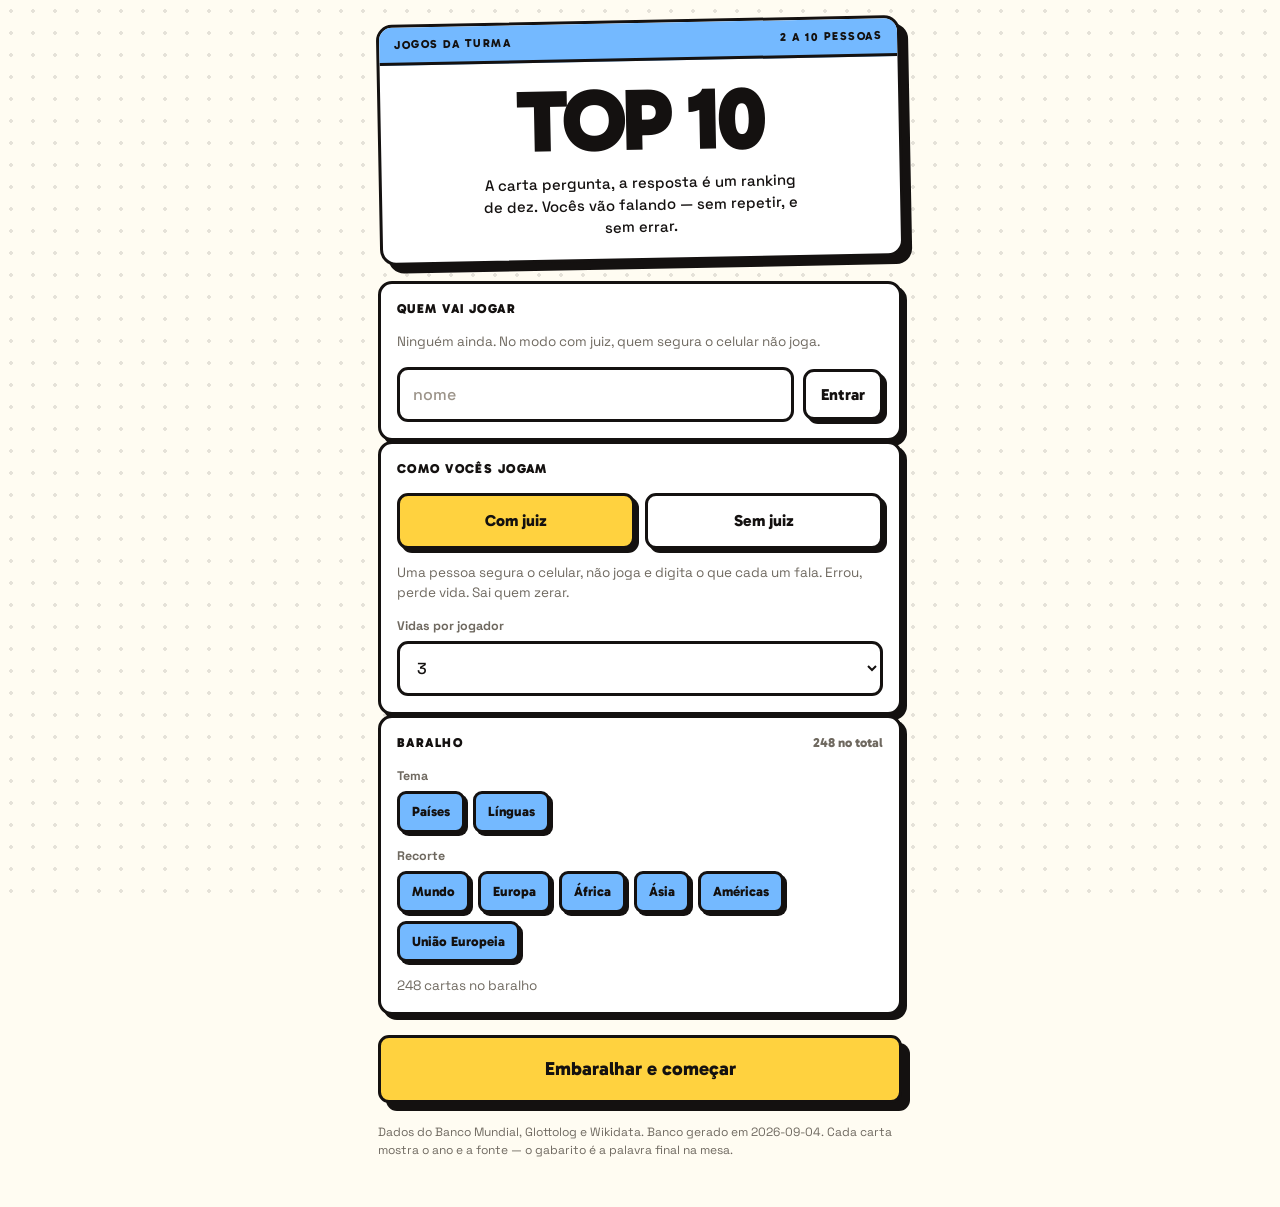
==== commit 2a40dfe5: "Redesenha em neobrutalismo e derruba a carta de energia importada Design: o visual anterior era escu" ====
--- a/index.html
+++ b/index.html
@@ -5,148 +5,148 @@
 <meta name="viewport" content="width=device-width, initial-scale=1, viewport-fit=cover">
 <title>Top 10 — Jogos da Turma</title>
 <meta name="description" content="Jogo de Top 10 com países e línguas. Dados do Banco Mundial, Glottolog e Wikidata.">
-<meta name="theme-color" content="#0b120e">
-<link rel="icon" href="data:image/svg+xml,%3Csvg xmlns='http://www.w3.org/2000/svg' viewBox='0 0 32 32'%3E%3Crect width='32' height='32' rx='7' fill='%23FBF6E9'/%3E%3Ctext x='16' y='23' font-family='Georgia,serif' font-size='17' font-weight='700' text-anchor='middle' fill='%23141310'%3E10%3C/text%3E%3C/svg%3E">
+<meta name="theme-color" content="#FFD23F">
+<link rel="icon" href="data:image/svg+xml,%3Csvg xmlns='http://www.w3.org/2000/svg' viewBox='0 0 32 32'%3E%3Crect width='32' height='32' rx='6' fill='%23FFD23F' stroke='%23141110' stroke-width='3'/%3E%3Ctext x='16' y='23' font-family='Verdana,sans-serif' font-size='15' font-weight='900' text-anchor='middle' fill='%23141110'%3E10%3C/text%3E%3C/svg%3E">
 <link rel="preconnect" href="https://fonts.googleapis.com">
 <link rel="preconnect" href="https://fonts.gstatic.com" crossorigin>
-<link href="https://fonts.googleapis.com/css2?family=Fraunces:opsz,wght@9..144,600;9..144,800&family=Inter:wght@400;500;600;700&display=swap" rel="stylesheet">
+<link href="https://fonts.googleapis.com/css2?family=Gabarito:wght@600;800;900&family=Space+Grotesk:wght@400;500;700&display=swap" rel="stylesheet">
 <style>
 :root{
-  color-scheme:dark;
-  --feltro:#0d1712; --feltro-alto:#16241d;
-  --painel:rgba(255,255,255,.045); --painel-forte:rgba(255,255,255,.08);
-  --borda:rgba(255,255,255,.11); --borda-forte:rgba(255,255,255,.2);
-  --texto:#eef2ee; --fraco:#93a49a;
-  --carta:#FBF6E9; --tinta:#171512; --tinta-fraca:#7c7566;
-  --ouro:#E9B949; --certo:#4fdf9d; --errado:#ff7a6b; --duvida:#f0c674;
-  --serif:"Fraunces",Georgia,"Times New Roman",serif;
-  --sans:"Inter",-apple-system,BlinkMacSystemFont,"Segoe UI",Roboto,sans-serif;
+  color-scheme:light;
+  --preto:#141110; --papel:#FFFCF2; --branco:#fff;
+  --amarelo:#FFD23F; --coral:#FF6B6B; --azul:#74B9FF;
+  --verde:#7FE0A5; --laranja:#FFA552; --lilas:#B8A9FA;
+  --cinza:#6F6960;
+  --display:"Gabarito",system-ui,sans-serif;
+  --ui:"Space Grotesk",system-ui,-apple-system,sans-serif;
+  --b:3px solid var(--preto);
+  --sombra:5px 5px 0 var(--preto);
+  --sombra-g:8px 8px 0 var(--preto);
 }
 *{box-sizing:border-box;margin:0}
 [hidden]{display:none!important}
 html{-webkit-text-size-adjust:100%}
 body{
-  min-height:100%;font-family:var(--sans);font-size:16px;line-height:1.45;color:var(--texto);
-  background:var(--feltro);
-  background-image:radial-gradient(ellipse 120% 70% at 50% -10%,var(--feltro-alto) 0%,var(--feltro) 62%);
-  background-attachment:fixed;
+  min-height:100%;font-family:var(--ui);font-size:16px;line-height:1.45;color:var(--preto);
+  background:var(--papel);
+  background-image:radial-gradient(rgba(20,17,16,.11) 1.7px,transparent 1.7px);
+  background-size:22px 22px;background-attachment:fixed;
   padding:env(safe-area-inset-top) env(safe-area-inset-right) env(safe-area-inset-bottom) env(safe-area-inset-left);
 }
-#app{max-width:560px;margin:0 auto;padding:18px 16px 44px}
+#app{max-width:560px;margin:0 auto;padding:20px 18px 48px}
 .tela{display:none}.tela.on{display:block}
 .pilha>*+*{margin-top:14px}
 
 /* ---------------------------------------------------------- a carta */
-.carta{
-  position:relative;background:linear-gradient(168deg,#FEFBF3 0%,#F4EDDC 100%);
-  color:var(--tinta);border-radius:20px;padding:22px 20px 18px;
-  box-shadow:0 22px 45px -18px rgba(0,0,0,.85),0 3px 10px -4px rgba(0,0,0,.5),
-             inset 0 1px 0 rgba(255,255,255,.85);
-}
-.carta::after{content:"";position:absolute;inset:9px;border:1px solid rgba(23,21,18,.14);
-  border-radius:13px;pointer-events:none}
-.carta.entra{animation:sobe .34s cubic-bezier(.2,.9,.25,1)}
-@keyframes sobe{from{opacity:0;transform:translateY(14px) rotate(-1.2deg) scale(.97)}}
-.selo{display:flex;justify-content:space-between;align-items:center;gap:10px;
-  font-size:10.5px;font-weight:700;letter-spacing:.16em;text-transform:uppercase;
-  color:var(--tinta-fraca);margin-bottom:14px}
-.pergunta{font-family:var(--serif);font-weight:800;font-size:clamp(27px,7.4vw,37px);
-  line-height:1.06;letter-spacing:-.022em;text-wrap:balance}
-.meta{font-size:12px;line-height:1.5;color:var(--tinta-fraca);margin-top:14px}
-.pips{display:flex;gap:5px;margin-top:13px;align-items:center}
-.pip{width:100%;height:7px;border-radius:99px;background:rgba(23,21,18,.13);
-  transition:background .25s ease}
-.pip.on{background:#1f9d63}
-.restam{font-size:11px;font-weight:700;letter-spacing:.1em;text-transform:uppercase;
-  color:var(--tinta-fraca);margin-top:9px}
+.carta{--cor:var(--amarelo);background:var(--branco);border:var(--b);border-radius:16px;
+  box-shadow:var(--sombra-g);overflow:hidden;transform:rotate(-.7deg)}
+.carta.entra{animation:joga .4s cubic-bezier(.2,1.1,.3,1)}
+@keyframes joga{from{opacity:0;transform:translateY(22px) rotate(-7deg) scale(.9)}
+                to{opacity:1;transform:translateY(0) rotate(-.7deg) scale(1)}}
+.faixa{background:var(--cor);border-bottom:var(--b);padding:9px 15px;
+  display:flex;justify-content:space-between;align-items:center;gap:10px;
+  font-family:var(--display);font-weight:800;font-size:11.5px;letter-spacing:.13em;
+  text-transform:uppercase}
+.corpo{padding:18px 16px 16px}
+.pergunta{font-family:var(--display);font-weight:900;font-size:clamp(28px,7.6vw,39px);
+  line-height:1.03;letter-spacing:-.025em;text-wrap:balance}
+.pips{display:flex;gap:5px;margin-top:16px}
+.pip{flex:1;height:15px;border:2.5px solid var(--preto);border-radius:5px;background:var(--branco);
+  transition:background .2s ease}
+.pip.on{background:var(--verde)}
+.restam{font-family:var(--display);font-weight:800;font-size:12px;letter-spacing:.11em;
+  text-transform:uppercase;margin-top:10px}
+.meta{font-size:12.5px;line-height:1.5;color:var(--cinza);margin-top:12px;
+  border-top:2px dashed rgba(20,17,16,.18);padding-top:11px}
 
 /* ---------------------------------------------------------- painéis */
-.bloco{background:var(--painel);border:1px solid var(--borda);border-radius:16px;padding:15px}
-.rotulo{font-size:11px;font-weight:700;letter-spacing:.14em;text-transform:uppercase;
-  color:var(--ouro);margin-bottom:11px}
-.fraco{color:var(--fraco);font-size:13.5px;line-height:1.5}
-.linha{display:flex;gap:8px;align-items:center;flex-wrap:wrap}
+.bloco{background:var(--branco);border:var(--b);border-radius:14px;box-shadow:var(--sombra);padding:16px}
+.rotulo{font-family:var(--display);font-weight:900;font-size:13px;letter-spacing:.11em;
+  text-transform:uppercase;margin-bottom:12px}
+.fraco{color:var(--cinza);font-size:13.5px;line-height:1.5}
+.linha{display:flex;gap:9px;align-items:center;flex-wrap:wrap}
 .entre{display:flex;justify-content:space-between;align-items:center;gap:10px}
 
 /* ---------------------------------------------------------- controles */
-button{font:inherit;font-weight:600;color:var(--texto);background:var(--painel-forte);
-  border:1px solid var(--borda);border-radius:11px;padding:11px 15px;cursor:pointer;
-  -webkit-tap-highlight-color:transparent;transition:transform .1s,border-color .15s,background .15s}
-button:hover{border-color:var(--borda-forte)}
-button:active{transform:scale(.97)}
-button:disabled{opacity:.35;cursor:not-allowed}
-button.principal{width:100%;padding:16px;font-size:17px;font-weight:700;letter-spacing:.01em;
-  background:var(--ouro);border-color:var(--ouro);color:#1a1405;
-  box-shadow:0 8px 22px -10px rgba(233,185,73,.75)}
-button.principal:hover{background:#f2c65e;border-color:#f2c65e}
-button.mini{padding:8px 12px;font-size:13.5px;font-weight:600;border-radius:9px}
-button.perigo{color:var(--errado);border-color:rgba(255,122,107,.3)}
-button.on{background:rgba(233,185,73,.15);border-color:rgba(233,185,73,.55);color:var(--ouro)}
-button.modo,button.mini{opacity:.62}
-button.modo.on,button.mini.on{opacity:1}
-#lista-jogadores button,#contestantes button,#acoes-juiz button,#passou{opacity:1}
-#btn-palpite{background:var(--ouro);border-color:var(--ouro);color:#1a1405;opacity:1;
-  padding:13px 18px;font-weight:700}
-#btn-palpite:hover{background:#f2c65e}
-input,select{font:inherit;color:var(--texto);background:rgba(0,0,0,.28);
-  border:1px solid var(--borda);border-radius:11px;padding:13px;width:100%}
-input::placeholder{color:#6d7c73}
-input:focus,select:focus{outline:none;border-color:var(--ouro);box-shadow:0 0 0 3px rgba(233,185,73,.16)}
-label{font-size:12.5px;color:var(--fraco);display:block;margin-bottom:6px}
+button{font:inherit;font-family:var(--display);font-weight:800;color:var(--preto);
+  background:var(--branco);border:var(--b);border-radius:11px;padding:11px 15px;cursor:pointer;
+  -webkit-tap-highlight-color:transparent;box-shadow:4px 4px 0 var(--preto);
+  transition:transform .08s ease,box-shadow .08s ease,background .12s ease}
+button:hover{transform:translate(-1px,-1px);box-shadow:5px 5px 0 var(--preto)}
+button:active{transform:translate(4px,4px);box-shadow:0 0 0 var(--preto)}
+button:focus-visible{outline:3px solid var(--azul);outline-offset:3px}
+button:disabled{opacity:.4;cursor:not-allowed;box-shadow:2px 2px 0 var(--preto)}
+button.principal{width:100%;padding:17px;font-size:19px;background:var(--amarelo);
+  box-shadow:var(--sombra-g)}
+button.principal:hover{background:#ffdc63;box-shadow:9px 9px 0 var(--preto)}
+button.principal:active{transform:translate(8px,8px);box-shadow:0 0 0 var(--preto)}
+button.mini{padding:8px 12px;font-size:13.5px;border-radius:9px;box-shadow:3px 3px 0 var(--preto)}
+button.mini:active{transform:translate(3px,3px);box-shadow:0 0 0 var(--preto)}
+button.perigo{background:var(--coral)}
+#btn-palpite{background:var(--amarelo);padding:13px 17px;font-size:16px}
+button.on{background:var(--azul)}
+.modo{padding:15px 12px;text-align:center;line-height:1.25;font-size:16px}
+.modo.on{background:var(--amarelo)}
+input,select{font:inherit;font-weight:500;color:var(--preto);background:var(--branco);
+  border:var(--b);border-radius:11px;padding:13px;width:100%}
+input::placeholder{color:#9c948a}
+input:focus,select:focus{outline:none;box-shadow:inset 3px 3px 0 rgba(116,185,255,.4)}
+label{font-size:12.5px;font-weight:700;color:var(--cinza);display:block;margin-bottom:6px}
 
 /* ---------------------------------------------------------- jogadores */
-.jogadores{display:flex;gap:8px;overflow-x:auto;padding-bottom:2px;scrollbar-width:none}
+.jogadores{display:flex;gap:11px;overflow-x:auto;padding:3px 6px 9px 3px;scrollbar-width:none}
 .jogadores::-webkit-scrollbar{display:none}
-.jogador{flex:0 0 auto;display:flex;flex-direction:column;gap:5px;align-items:center;
-  padding:9px 15px;border-radius:13px;background:var(--painel);border:1px solid var(--borda);
-  transition:all .2s}
-.jogador span:first-child{font-weight:600;font-size:14.5px;white-space:nowrap}
-.jogador.vez{background:rgba(233,185,73,.14);border-color:var(--ouro);
-  box-shadow:0 0 0 3px rgba(233,185,73,.12)}
-.jogador.fora{opacity:.32}
-.vidas{display:flex;gap:4px;font-size:11px;color:var(--ouro);letter-spacing:1px}
-.jogador.fora .vidas{color:var(--fraco);letter-spacing:0;font-size:10.5px;font-weight:700;
+.jogador{flex:0 0 auto;display:flex;flex-direction:column;gap:6px;align-items:center;
+  padding:9px 15px;border:var(--b);border-radius:12px;background:var(--branco);
+  box-shadow:4px 4px 0 var(--preto);transition:all .16s ease}
+.jogador span:first-child{font-family:var(--display);font-weight:800;font-size:15px;white-space:nowrap}
+.jogador.vez{background:var(--amarelo);transform:translate(-2px,-2px);box-shadow:6px 6px 0 var(--preto)}
+.jogador.fora{background:#EDE9E2;color:var(--cinza);transform:translate(3px,3px);box-shadow:1px 1px 0 var(--preto)}
+.vidas{display:flex;gap:4px;font-size:12px;letter-spacing:2px}
+.jogador.fora .vidas{font-family:var(--display);font-weight:800;font-size:10px;letter-spacing:.1em;
   text-transform:uppercase}
 
 /* ---------------------------------------------------------- feedback */
-.aviso{display:flex;gap:11px;align-items:flex-start;padding:14px 16px;border-radius:14px;
-  font-size:15px;font-weight:600;line-height:1.4;border:1px solid;animation:aparece .22s ease}
-@keyframes aparece{from{opacity:0;transform:translateY(-6px)}}
-.aviso::before{font-family:var(--serif);font-size:17px;line-height:1.15;flex:0 0 auto}
-.aviso.certo{background:rgba(79,223,157,.11);border-color:rgba(79,223,157,.32);color:var(--certo)}
-.aviso.certo::before{content:"✓"}
-.aviso.errado{background:rgba(255,122,107,.11);border-color:rgba(255,122,107,.32);color:var(--errado)}
-.aviso.errado::before{content:"✕"}
-.aviso.duvida{background:rgba(240,198,116,.1);border-color:rgba(240,198,116,.3);color:var(--duvida)}
-.aviso.duvida::before{content:"?"}
+.aviso{display:flex;gap:12px;align-items:flex-start;padding:14px 16px;border:var(--b);
+  border-radius:13px;box-shadow:var(--sombra);font-weight:700;font-size:15.5px;line-height:1.35;
+  animation:pula .28s cubic-bezier(.2,1.3,.4,1)}
+@keyframes pula{from{opacity:0;transform:translateY(-8px) scale(.96)}}
+.aviso::before{font-family:var(--display);font-weight:900;font-size:19px;line-height:1.05;flex:0 0 auto}
+.aviso.certo{background:var(--verde)}   .aviso.certo::before{content:"✓"}
+.aviso.errado{background:var(--coral)}  .aviso.errado::before{content:"✕"}
+.aviso.duvida{background:var(--amarelo)}.aviso.duvida::before{content:"?"}
 
 /* ---------------------------------------------------------- gabarito */
-.lista{list-style:none;padding:0;display:grid;gap:5px}
-.item{display:flex;gap:11px;align-items:baseline;padding:10px 12px;border-radius:10px;
-  background:rgba(0,0,0,.24);font-size:15px}
-.item .pos{font-family:var(--serif);font-weight:800;color:var(--fraco);
-  font-variant-numeric:tabular-nums;min-width:20px;font-size:14px}
-.item .val{margin-left:auto;color:var(--fraco);font-size:12.5px;
+.lista{list-style:none;padding:0;display:grid;gap:6px}
+.item{display:flex;gap:11px;align-items:baseline;padding:10px 12px;border:2.5px solid var(--preto);
+  border-radius:9px;background:var(--branco);font-size:15px;font-weight:500}
+.item .pos{font-family:var(--display);font-weight:900;font-variant-numeric:tabular-nums;
+  min-width:21px;font-size:15px}
+.item .val{margin-left:auto;color:var(--cinza);font-size:12.5px;font-weight:700;
   font-variant-numeric:tabular-nums;text-align:right;white-space:nowrap}
+.item.oculto{background:repeating-linear-gradient(45deg,#F2EEE5,#F2EEE5 7px,#EAE5DA 7px,#EAE5DA 14px)}
 .item.oculto .nome,.item.oculto .val{filter:blur(7px);user-select:none}
-.item.achado{background:rgba(79,223,157,.13);color:var(--certo)}
-.item.achado .pos,.item.achado .val{color:var(--certo);opacity:.75}
-details>summary{cursor:pointer;list-style:none;font-size:13.5px;font-weight:600;color:var(--fraco);
-  display:flex;justify-content:space-between;align-items:center}
+.item.achado{background:var(--verde)}
+.item.achado .val{color:#2c5f42}
+details>summary{cursor:pointer;list-style:none;font-family:var(--display);font-weight:800;
+  font-size:14.5px;display:flex;justify-content:space-between;align-items:center}
 details>summary::-webkit-details-marker{display:none}
 details>summary::after{content:"▾";transition:transform .2s}
 details[open]>summary::after{transform:rotate(180deg)}
 
 /* ---------------------------------------------------------- diversos */
-.chips{display:flex;gap:6px;flex-wrap:wrap}
-.dito{font-size:12.5px;font-weight:600;padding:5px 10px;border-radius:99px;
-  background:rgba(0,0,0,.28);color:var(--fraco);border:1px solid transparent}
-.dito.certo{color:var(--certo);border-color:rgba(79,223,157,.28)}
-.dito.errado{color:var(--errado);border-color:rgba(255,122,107,.26)}
-.grade2{display:grid;grid-template-columns:1fr 1fr;gap:9px}
-.modo{padding:14px 12px;text-align:center;line-height:1.3;border-radius:13px}
-.contador{font-variant-numeric:tabular-nums;font-size:12.5px;color:var(--fraco)}
-.marca{font-family:var(--serif);font-weight:800;letter-spacing:-.03em;line-height:.88}
+.chips{display:flex;gap:8px;flex-wrap:wrap}
+.dito{font-family:var(--display);font-weight:800;font-size:13px;padding:6px 11px;border-radius:99px;
+  border:2.5px solid var(--preto);background:var(--branco)}
+.dito.certo{background:var(--verde)}
+.dito.errado{background:var(--coral)}
+.contador{font-family:var(--display);font-weight:800;font-size:13px;color:var(--cinza)}
+.grade2{display:grid;grid-template-columns:1fr 1fr;gap:10px}
+.marca{font-family:var(--display);font-weight:900;letter-spacing:-.045em;line-height:.86}
+.etiqueta{display:inline-block;font-family:var(--display);font-weight:900;font-size:12px;
+  letter-spacing:.13em;text-transform:uppercase;background:var(--coral);color:var(--preto);
+  border:2.5px solid var(--preto);border-radius:8px;padding:5px 11px;transform:rotate(-2.5deg);
+  box-shadow:3px 3px 0 var(--preto)}
 @media (prefers-reduced-motion:reduce){*{animation:none!important;transition:none!important}}
 </style>
 </head>
@@ -155,16 +155,18 @@
 
 <!-- ------------------------------------------------ configuração -->
 <section id="tela-setup" class="tela on">
-  <div class="carta" style="text-align:center;padding:30px 20px 24px">
-    <p class="selo" style="justify-content:center;margin-bottom:10px">Jogos da Turma</p>
-    <p class="marca" style="font-size:clamp(52px,17vw,76px)">Top 10</p>
-    <p class="meta" style="margin-top:12px;max-width:34ch;margin-inline:auto">
-      A carta pergunta, a resposta é um ranking de dez. Vocês vão falando —
-      sem repetir, e sem errar.
-    </p>
-  </div>
-
-  <div class="bloco pilha" style="margin-top:14px">
+  <div class="carta" style="transform:rotate(-1.1deg)">
+    <div class="faixa" style="--cor:var(--azul)"><span>Jogos da Turma</span><span>2 a 10 pessoas</span></div>
+    <div class="corpo" style="text-align:center;padding:22px 18px 20px">
+      <p class="marca" style="font-size:clamp(60px,19vw,88px)">TOP 10</p>
+      <p style="margin-top:14px;font-weight:500;font-size:15px;line-height:1.45;max-width:32ch;margin-inline:auto">
+        A carta pergunta, a resposta é um ranking de dez.
+        Vocês vão falando — sem repetir, e sem errar.
+      </p>
+    </div>
+  </div>
+
+  <div class="bloco pilha" style="margin-top:20px">
     <p class="rotulo">Quem vai jogar</p>
     <div id="lista-jogadores" class="chips"></div>
     <form id="form-jogador" class="linha">
@@ -196,28 +198,30 @@
     <p class="fraco" id="conta-cartas"></p>
   </div>
 
-  <button class="principal" id="comecar" style="margin-top:16px">Embaralhar e começar</button>
-  <p class="fraco" style="margin-top:16px;font-size:12px;opacity:.7" id="creditos"></p>
+  <button class="principal" id="comecar" style="margin-top:20px">Embaralhar e começar</button>
+  <p class="fraco" style="margin-top:20px;font-size:12px" id="creditos"></p>
 </section>
 
 <!-- ------------------------------------------------ rodada -->
 <section id="tela-jogo" class="tela">
-  <div class="entre" style="margin-bottom:14px">
+  <div class="entre" style="margin-bottom:16px">
     <button class="mini" id="voltar">‹ Sair</button>
     <span class="contador" id="placar-baralho"></span>
   </div>
 
   <div class="carta" id="carta-jogo">
-    <div class="selo"><span id="badge"></span><span>Top 10</span></div>
-    <p class="pergunta" id="pergunta"></p>
-    <div class="pips" id="pips"></div>
-    <p class="restam" id="progresso"></p>
-    <p class="meta" id="meta"></p>
-  </div>
-
-  <div class="jogadores" id="painel-jogadores" style="margin-top:14px"></div>
-
-  <div id="resultado" style="margin-top:14px"></div>
+    <div class="faixa"><span id="badge"></span><span>Top 10</span></div>
+    <div class="corpo">
+      <p class="pergunta" id="pergunta"></p>
+      <div class="pips" id="pips"></div>
+      <p class="restam" id="progresso"></p>
+      <p class="meta" id="meta"></p>
+    </div>
+  </div>
+
+  <div class="jogadores" id="painel-jogadores" style="margin-top:18px"></div>
+
+  <div id="resultado"></div>
 
   <div class="bloco linha" id="acoes-contesto" hidden style="margin-top:14px">
     <button class="mini" id="passou">Ninguém contestou</button>
@@ -226,7 +230,7 @@
   </div>
 
   <div class="bloco pilha" id="painel-palpite" style="margin-top:14px">
-    <p class="rotulo" id="titulo-palpite" style="color:var(--ouro)"></p>
+    <p class="rotulo" id="titulo-palpite"></p>
     <form id="form-palpite" class="linha">
       <input id="palpite" placeholder="o que a pessoa falou" autocomplete="off"
              autocapitalize="off" spellcheck="false" list="sugestoes" style="flex:1;min-width:0">
@@ -243,10 +247,10 @@
 
   <details class="bloco" id="gabarito-caixa" style="margin-top:14px">
     <summary>Ver o gabarito (só o juiz)</summary>
-    <ul class="lista" id="gabarito" style="margin-top:12px"></ul>
+    <ul class="lista" id="gabarito" style="margin-top:13px"></ul>
   </details>
 
-  <div class="pilha" style="margin-top:14px">
+  <div class="pilha" style="margin-top:16px">
     <button class="principal" id="proxima" hidden>Próxima carta</button>
     <button class="mini" id="desistir" style="width:100%">Encerrar rodada e revelar</button>
   </div>
@@ -255,6 +259,7 @@
 </div>
 
 <script>
+
 
 "use strict";
 
@@ -419,6 +424,11 @@
   $("#placar-baralho").textContent = "carta " + S.usadas.size + " de " + S.baralho.length;
   $("#progresso").textContent = S.achados.size === 10
     ? "top 10 completo" : "faltam " + (10 - S.achados.size);
+  // cada recorte tem sua cor: o baralho não parece a mesma carta 248 vezes
+  const CORES = {"mundo":"--amarelo", "Europa":"--azul", "África":"--laranja",
+                 "Ásia":"--coral", "Américas":"--verde", "União Europeia":"--lilas"};
+  $("#carta-jogo").style.setProperty("--cor",
+    `var(${CORES[c.escopo] || "--amarelo"})`);
   $("#badge").textContent = (c.tema === "linguas" ? "Línguas" : "Países")
     + (c.escopo === "mundo" ? "" : " · " + c.escopo);
   const pips = $("#pips"); pips.innerHTML = "";
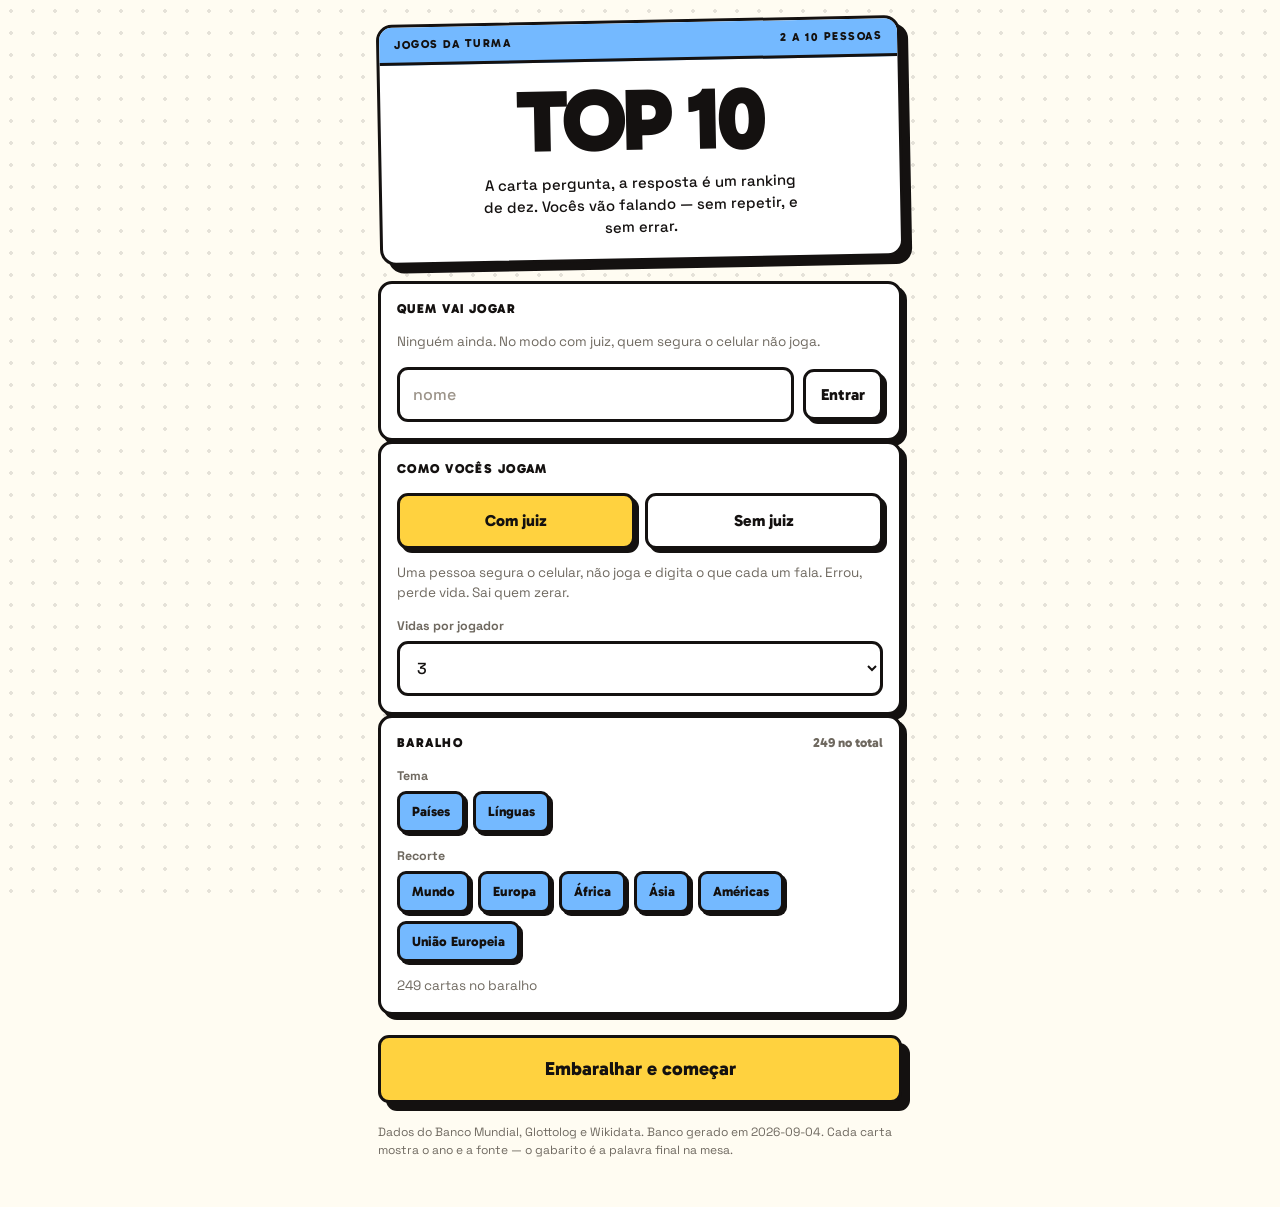
==== commit 3bdaacb9: "Toda carta passa a explicar o que o número mede A carta de energia importada tinha sido cortada por " ====
--- a/index.html
+++ b/index.html
@@ -58,6 +58,12 @@
   text-transform:uppercase;margin-top:10px}
 .meta{font-size:12.5px;line-height:1.5;color:var(--cinza);margin-top:12px;
   border-top:2px dashed rgba(20,17,16,.18);padding-top:11px}
+.nota{margin-top:11px;padding:11px 13px;background:#FFF4CE;border:2.5px solid var(--preto);
+  border-radius:10px;font-size:13px;line-height:1.5;font-weight:500}
+.nota b{display:block;font-family:var(--display);font-weight:900;font-size:10.5px;
+  letter-spacing:.13em;text-transform:uppercase;margin-bottom:5px}
+.oficial{font-size:13px;line-height:1.55;color:var(--cinza);margin-top:11px}
+.oficial em{font-style:normal;font-weight:700;color:var(--preto)}
 
 /* ---------------------------------------------------------- painéis */
 .bloco{background:var(--branco);border:var(--b);border-radius:14px;box-shadow:var(--sombra);padding:16px}
@@ -216,6 +222,7 @@
       <div class="pips" id="pips"></div>
       <p class="restam" id="progresso"></p>
       <p class="meta" id="meta"></p>
+      <p class="nota" id="nota" hidden></p>
     </div>
   </div>
 
@@ -245,6 +252,15 @@
     <div class="chips" id="ditos"></div>
   </div>
 
+  <details class="bloco" id="fonte-caixa" hidden style="margin-top:14px">
+    <summary>Definição oficial da fonte</summary>
+    <p class="oficial"><em id="nome-indicador"></em></p>
+    <p class="oficial" id="definicao"></p>
+    <p class="oficial" style="margin-top:10px">
+      <a id="link-fonte" href="#" target="_blank" rel="noopener">Conferir na fonte ↗</a>
+    </p>
+  </details>
+
   <details class="bloco" id="gabarito-caixa" style="margin-top:14px">
     <summary>Ver o gabarito (só o juiz)</summary>
     <ul class="lista" id="gabarito" style="margin-top:13px"></ul>
@@ -420,7 +436,19 @@
   if (c.ano) partes.push(c.ano);
   partes.push(c.unidade);
   partes.push(c.universo + " países no ranking");
-  $("#meta").textContent = partes.join(" · ") + (c.nota ? " — " + c.nota : "");
+  $("#meta").textContent = partes.join(" · ");
+
+  // o que o número mede: é isso que encerra a discussão na mesa
+  const ficha = (S.banco.indicadores || {})[c.indicador] || {};
+  const nota = c.nota || ficha.nota || "";
+  $("#nota").hidden = !nota;
+  if (nota) $("#nota").innerHTML = "<b>O que esse número mede</b>" + escapar(nota);
+  $("#fonte-caixa").hidden = !ficha.definicao;
+  if (ficha.definicao){
+    $("#nome-indicador").textContent = ficha.nome || "";
+    $("#definicao").textContent = ficha.definicao;
+    $("#link-fonte").href = ficha.url || "#";
+  }
   $("#placar-baralho").textContent = "carta " + S.usadas.size + " de " + S.baralho.length;
   $("#progresso").textContent = S.achados.size === 10
     ? "top 10 completo" : "faltam " + (10 - S.achados.size);
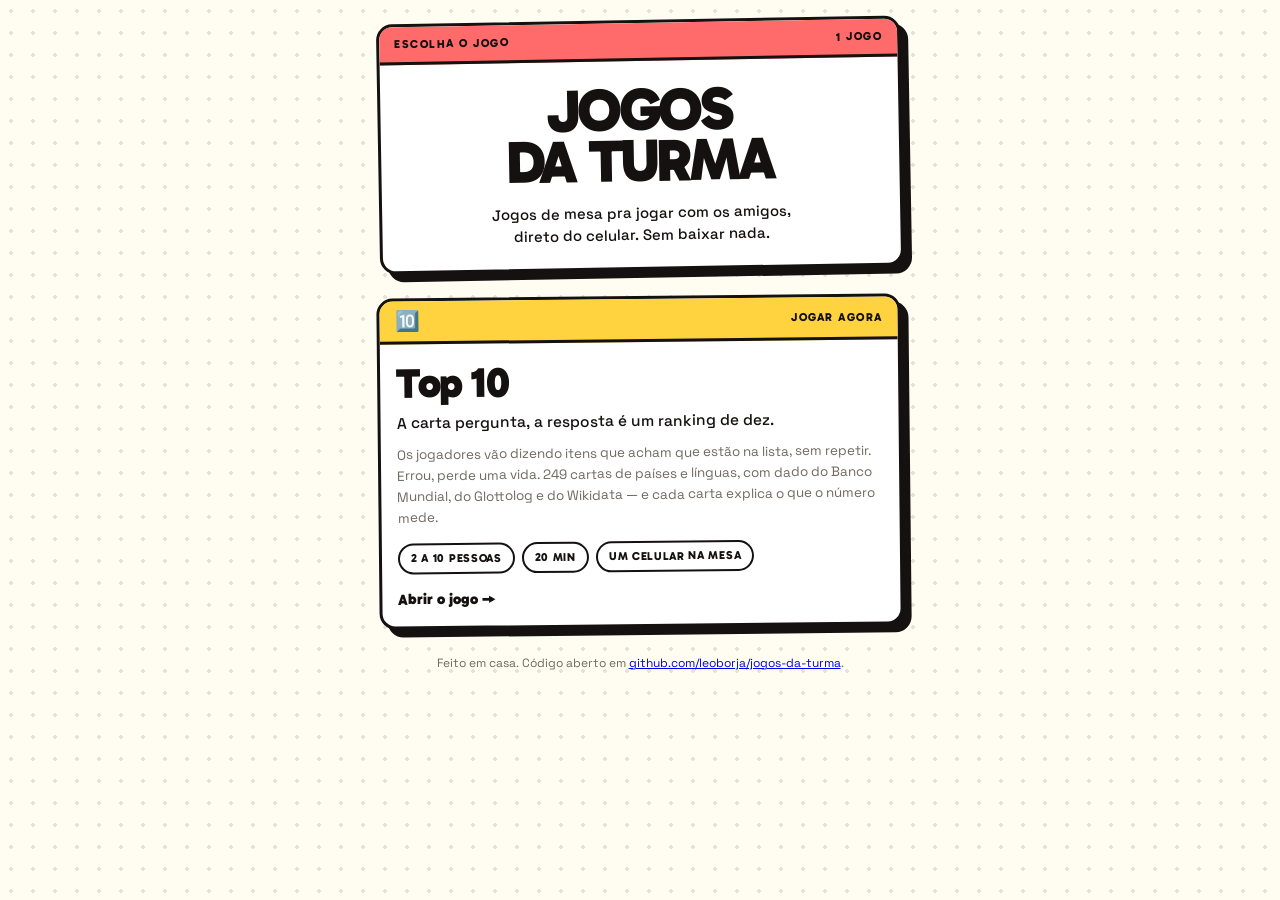
==== commit ae7fd27a: "Vira coleção: base que lista os jogos, Top 10 vai pra sua pasta O Top 10 ocupava a raiz. Como vem ma" ====
--- a/index.html
+++ b/index.html
@@ -3,696 +3,109 @@
 <head>
 <meta charset="utf-8">
 <meta name="viewport" content="width=device-width, initial-scale=1, viewport-fit=cover">
-<title>Top 10 — Jogos da Turma</title>
-<meta name="description" content="Jogo de Top 10 com países e línguas. Dados do Banco Mundial, Glottolog e Wikidata.">
+<title>Jogos da Turma</title>
+<meta name="description" content="Jogos de mesa pra jogar com os amigos, direto do celular. Sem baixar nada.">
 <meta name="theme-color" content="#FFD23F">
-<link rel="icon" href="data:image/svg+xml,%3Csvg xmlns='http://www.w3.org/2000/svg' viewBox='0 0 32 32'%3E%3Crect width='32' height='32' rx='6' fill='%23FFD23F' stroke='%23141110' stroke-width='3'/%3E%3Ctext x='16' y='23' font-family='Verdana,sans-serif' font-size='15' font-weight='900' text-anchor='middle' fill='%23141110'%3E10%3C/text%3E%3C/svg%3E">
+<link rel="icon" href="data:image/svg+xml,%3Csvg xmlns='http://www.w3.org/2000/svg' viewBox='0 0 32 32'%3E%3Crect width='32' height='32' rx='6' fill='%23FFD23F' stroke='%23141110' stroke-width='3'/%3E%3Ccircle cx='11' cy='12' r='2.2' fill='%23141110'/%3E%3Ccircle cx='21' cy='12' r='2.2' fill='%23141110'/%3E%3Ccircle cx='16' cy='21' r='2.2' fill='%23141110'/%3E%3C/svg%3E">
 <link rel="preconnect" href="https://fonts.googleapis.com">
 <link rel="preconnect" href="https://fonts.gstatic.com" crossorigin>
 <link href="https://fonts.googleapis.com/css2?family=Gabarito:wght@600;800;900&family=Space+Grotesk:wght@400;500;700&display=swap" rel="stylesheet">
+<link rel="stylesheet" href="comum.css">
 <style>
-:root{
-  color-scheme:light;
-  --preto:#141110; --papel:#FFFCF2; --branco:#fff;
-  --amarelo:#FFD23F; --coral:#FF6B6B; --azul:#74B9FF;
-  --verde:#7FE0A5; --laranja:#FFA552; --lilas:#B8A9FA;
-  --cinza:#6F6960;
-  --display:"Gabarito",system-ui,sans-serif;
-  --ui:"Space Grotesk",system-ui,-apple-system,sans-serif;
-  --b:3px solid var(--preto);
-  --sombra:5px 5px 0 var(--preto);
-  --sombra-g:8px 8px 0 var(--preto);
-}
-*{box-sizing:border-box;margin:0}
-[hidden]{display:none!important}
-html{-webkit-text-size-adjust:100%}
-body{
-  min-height:100%;font-family:var(--ui);font-size:16px;line-height:1.45;color:var(--preto);
-  background:var(--papel);
-  background-image:radial-gradient(rgba(20,17,16,.11) 1.7px,transparent 1.7px);
-  background-size:22px 22px;background-attachment:fixed;
-  padding:env(safe-area-inset-top) env(safe-area-inset-right) env(safe-area-inset-bottom) env(safe-area-inset-left);
-}
-#app{max-width:560px;margin:0 auto;padding:20px 18px 48px}
-.tela{display:none}.tela.on{display:block}
-.pilha>*+*{margin-top:14px}
-
-/* ---------------------------------------------------------- a carta */
-.carta{--cor:var(--amarelo);background:var(--branco);border:var(--b);border-radius:16px;
-  box-shadow:var(--sombra-g);overflow:hidden;transform:rotate(-.7deg)}
-.carta.entra{animation:joga .4s cubic-bezier(.2,1.1,.3,1)}
-@keyframes joga{from{opacity:0;transform:translateY(22px) rotate(-7deg) scale(.9)}
-                to{opacity:1;transform:translateY(0) rotate(-.7deg) scale(1)}}
-.faixa{background:var(--cor);border-bottom:var(--b);padding:9px 15px;
-  display:flex;justify-content:space-between;align-items:center;gap:10px;
-  font-family:var(--display);font-weight:800;font-size:11.5px;letter-spacing:.13em;
-  text-transform:uppercase}
-.corpo{padding:18px 16px 16px}
-.pergunta{font-family:var(--display);font-weight:900;font-size:clamp(28px,7.6vw,39px);
-  line-height:1.03;letter-spacing:-.025em;text-wrap:balance}
-.pips{display:flex;gap:5px;margin-top:16px}
-.pip{flex:1;height:15px;border:2.5px solid var(--preto);border-radius:5px;background:var(--branco);
-  transition:background .2s ease}
-.pip.on{background:var(--verde)}
-.restam{font-family:var(--display);font-weight:800;font-size:12px;letter-spacing:.11em;
-  text-transform:uppercase;margin-top:10px}
-.meta{font-size:12.5px;line-height:1.5;color:var(--cinza);margin-top:12px;
-  border-top:2px dashed rgba(20,17,16,.18);padding-top:11px}
-.nota{margin-top:11px;padding:11px 13px;background:#FFF4CE;border:2.5px solid var(--preto);
-  border-radius:10px;font-size:13px;line-height:1.5;font-weight:500}
-.nota b{display:block;font-family:var(--display);font-weight:900;font-size:10.5px;
-  letter-spacing:.13em;text-transform:uppercase;margin-bottom:5px}
-.oficial{font-size:13px;line-height:1.55;color:var(--cinza);margin-top:11px}
-.oficial em{font-style:normal;font-weight:700;color:var(--preto)}
-
-/* ---------------------------------------------------------- painéis */
-.bloco{background:var(--branco);border:var(--b);border-radius:14px;box-shadow:var(--sombra);padding:16px}
-.rotulo{font-family:var(--display);font-weight:900;font-size:13px;letter-spacing:.11em;
-  text-transform:uppercase;margin-bottom:12px}
-.fraco{color:var(--cinza);font-size:13.5px;line-height:1.5}
-.linha{display:flex;gap:9px;align-items:center;flex-wrap:wrap}
-.entre{display:flex;justify-content:space-between;align-items:center;gap:10px}
-
-/* ---------------------------------------------------------- controles */
-button{font:inherit;font-family:var(--display);font-weight:800;color:var(--preto);
-  background:var(--branco);border:var(--b);border-radius:11px;padding:11px 15px;cursor:pointer;
-  -webkit-tap-highlight-color:transparent;box-shadow:4px 4px 0 var(--preto);
-  transition:transform .08s ease,box-shadow .08s ease,background .12s ease}
-button:hover{transform:translate(-1px,-1px);box-shadow:5px 5px 0 var(--preto)}
-button:active{transform:translate(4px,4px);box-shadow:0 0 0 var(--preto)}
-button:focus-visible{outline:3px solid var(--azul);outline-offset:3px}
-button:disabled{opacity:.4;cursor:not-allowed;box-shadow:2px 2px 0 var(--preto)}
-button.principal{width:100%;padding:17px;font-size:19px;background:var(--amarelo);
-  box-shadow:var(--sombra-g)}
-button.principal:hover{background:#ffdc63;box-shadow:9px 9px 0 var(--preto)}
-button.principal:active{transform:translate(8px,8px);box-shadow:0 0 0 var(--preto)}
-button.mini{padding:8px 12px;font-size:13.5px;border-radius:9px;box-shadow:3px 3px 0 var(--preto)}
-button.mini:active{transform:translate(3px,3px);box-shadow:0 0 0 var(--preto)}
-button.perigo{background:var(--coral)}
-#btn-palpite{background:var(--amarelo);padding:13px 17px;font-size:16px}
-button.on{background:var(--azul)}
-.modo{padding:15px 12px;text-align:center;line-height:1.25;font-size:16px}
-.modo.on{background:var(--amarelo)}
-input,select{font:inherit;font-weight:500;color:var(--preto);background:var(--branco);
-  border:var(--b);border-radius:11px;padding:13px;width:100%}
-input::placeholder{color:#9c948a}
-input:focus,select:focus{outline:none;box-shadow:inset 3px 3px 0 rgba(116,185,255,.4)}
-label{font-size:12.5px;font-weight:700;color:var(--cinza);display:block;margin-bottom:6px}
-
-/* ---------------------------------------------------------- jogadores */
-.jogadores{display:flex;gap:11px;overflow-x:auto;padding:3px 6px 9px 3px;scrollbar-width:none}
-.jogadores::-webkit-scrollbar{display:none}
-.jogador{flex:0 0 auto;display:flex;flex-direction:column;gap:6px;align-items:center;
-  padding:9px 15px;border:var(--b);border-radius:12px;background:var(--branco);
-  box-shadow:4px 4px 0 var(--preto);transition:all .16s ease}
-.jogador span:first-child{font-family:var(--display);font-weight:800;font-size:15px;white-space:nowrap}
-.jogador.vez{background:var(--amarelo);transform:translate(-2px,-2px);box-shadow:6px 6px 0 var(--preto)}
-.jogador.fora{background:#EDE9E2;color:var(--cinza);transform:translate(3px,3px);box-shadow:1px 1px 0 var(--preto)}
-.vidas{display:flex;gap:4px;font-size:12px;letter-spacing:2px}
-.jogador.fora .vidas{font-family:var(--display);font-weight:800;font-size:10px;letter-spacing:.1em;
-  text-transform:uppercase}
-
-/* ---------------------------------------------------------- feedback */
-.aviso{display:flex;gap:12px;align-items:flex-start;padding:14px 16px;border:var(--b);
-  border-radius:13px;box-shadow:var(--sombra);font-weight:700;font-size:15.5px;line-height:1.35;
-  animation:pula .28s cubic-bezier(.2,1.3,.4,1)}
-@keyframes pula{from{opacity:0;transform:translateY(-8px) scale(.96)}}
-.aviso::before{font-family:var(--display);font-weight:900;font-size:19px;line-height:1.05;flex:0 0 auto}
-.aviso.certo{background:var(--verde)}   .aviso.certo::before{content:"✓"}
-.aviso.errado{background:var(--coral)}  .aviso.errado::before{content:"✕"}
-.aviso.duvida{background:var(--amarelo)}.aviso.duvida::before{content:"?"}
-
-/* ---------------------------------------------------------- gabarito */
-.lista{list-style:none;padding:0;display:grid;gap:6px}
-.item{display:flex;gap:11px;align-items:baseline;padding:10px 12px;border:2.5px solid var(--preto);
-  border-radius:9px;background:var(--branco);font-size:15px;font-weight:500}
-.item .pos{font-family:var(--display);font-weight:900;font-variant-numeric:tabular-nums;
-  min-width:21px;font-size:15px}
-.item .val{margin-left:auto;color:var(--cinza);font-size:12.5px;font-weight:700;
-  font-variant-numeric:tabular-nums;text-align:right;white-space:nowrap}
-.item.oculto{background:repeating-linear-gradient(45deg,#F2EEE5,#F2EEE5 7px,#EAE5DA 7px,#EAE5DA 14px)}
-.item.oculto .nome,.item.oculto .val{filter:blur(7px);user-select:none}
-.item.achado{background:var(--verde)}
-.item.achado .val{color:#2c5f42}
-details>summary{cursor:pointer;list-style:none;font-family:var(--display);font-weight:800;
-  font-size:14.5px;display:flex;justify-content:space-between;align-items:center}
-details>summary::-webkit-details-marker{display:none}
-details>summary::after{content:"▾";transition:transform .2s}
-details[open]>summary::after{transform:rotate(180deg)}
-
-/* ---------------------------------------------------------- diversos */
-.chips{display:flex;gap:8px;flex-wrap:wrap}
-.dito{font-family:var(--display);font-weight:800;font-size:13px;padding:6px 11px;border-radius:99px;
-  border:2.5px solid var(--preto);background:var(--branco)}
-.dito.certo{background:var(--verde)}
-.dito.errado{background:var(--coral)}
-.contador{font-family:var(--display);font-weight:800;font-size:13px;color:var(--cinza)}
-.grade2{display:grid;grid-template-columns:1fr 1fr;gap:10px}
-.marca{font-family:var(--display);font-weight:900;letter-spacing:-.045em;line-height:.86}
-.etiqueta{display:inline-block;font-family:var(--display);font-weight:900;font-size:12px;
-  letter-spacing:.13em;text-transform:uppercase;background:var(--coral);color:var(--preto);
-  border:2.5px solid var(--preto);border-radius:8px;padding:5px 11px;transform:rotate(-2.5deg);
-  box-shadow:3px 3px 0 var(--preto)}
-@media (prefers-reduced-motion:reduce){*{animation:none!important;transition:none!important}}
+/* Só o que é da base. O visual comum está em comum.css. */
+.jogo{display:block;text-decoration:none;color:inherit;margin-bottom:18px;
+  transition:transform .1s ease,box-shadow .1s ease}
+a.jogo:hover{transform:translate(-2px,-2px);box-shadow:11px 11px 0 var(--preto)}
+a.jogo:active{transform:translate(4px,4px);box-shadow:2px 2px 0 var(--preto)}
+a.jogo:focus-visible{outline:3px solid var(--azul);outline-offset:4px}
+.jogo:nth-child(odd){transform:rotate(-.6deg)}
+.jogo:nth-child(even){transform:rotate(.5deg)}
+.emoji{font-size:20px;line-height:1}
+.nome{font-family:var(--display);font-weight:900;font-size:clamp(30px,8.5vw,42px);
+  line-height:1;letter-spacing:-.035em}
+.tagline{font-weight:500;font-size:15.5px;line-height:1.4;margin-top:9px}
+.desc{font-size:13.5px;line-height:1.55;color:var(--cinza);margin-top:11px}
+.fichas{display:flex;flex-wrap:wrap;gap:7px;margin-top:14px}
+.ficha{font-family:var(--display);font-weight:800;font-size:11.5px;letter-spacing:.06em;
+  text-transform:uppercase;border:2.5px solid var(--preto);border-radius:99px;
+  padding:5px 11px;background:var(--branco)}
+.abrir{margin-top:15px;font-family:var(--display);font-weight:900;font-size:15px}
+.jogo.travado{opacity:.62}
+.jogo.travado .abrir{color:var(--cinza)}
+.vazio{text-align:center;padding:34px 18px}
 </style>
 </head>
 <body>
 <div id="app">
 
-<!-- ------------------------------------------------ configuração -->
-<section id="tela-setup" class="tela on">
-  <div class="carta" style="transform:rotate(-1.1deg)">
-    <div class="faixa" style="--cor:var(--azul)"><span>Jogos da Turma</span><span>2 a 10 pessoas</span></div>
-    <div class="corpo" style="text-align:center;padding:22px 18px 20px">
-      <p class="marca" style="font-size:clamp(60px,19vw,88px)">TOP 10</p>
-      <p style="margin-top:14px;font-weight:500;font-size:15px;line-height:1.45;max-width:32ch;margin-inline:auto">
-        A carta pergunta, a resposta é um ranking de dez.
-        Vocês vão falando — sem repetir, e sem errar.
+  <div class="carta" style="transform:rotate(-1deg);margin-bottom:26px">
+    <div class="faixa" style="--cor:var(--coral)"><span>Escolha o jogo</span><span id="quantos"></span></div>
+    <div class="corpo" style="text-align:center;padding:24px 18px 22px">
+      <p class="marca" style="font-size:clamp(42px,13vw,60px)">JOGOS<br>DA TURMA</p>
+      <p style="margin-top:14px;font-weight:500;font-size:15px;line-height:1.45;max-width:30ch;margin-inline:auto">
+        Jogos de mesa pra jogar com os amigos, direto do celular. Sem baixar nada.
       </p>
     </div>
   </div>
 
-  <div class="bloco pilha" style="margin-top:20px">
-    <p class="rotulo">Quem vai jogar</p>
-    <div id="lista-jogadores" class="chips"></div>
-    <form id="form-jogador" class="linha">
-      <input id="nome-jogador" placeholder="nome" autocomplete="off" style="flex:1;min-width:0">
-      <button type="submit">Entrar</button>
-    </form>
-  </div>
+  <div id="lista"></div>
 
-  <div class="bloco pilha">
-    <p class="rotulo">Como vocês jogam</p>
-    <div class="grade2">
-      <button class="modo on" data-modo="juiz">Com juiz</button>
-      <button class="modo" data-modo="contesto">Sem juiz</button>
-    </div>
-    <p class="fraco" id="explica-modo"></p>
-    <div>
-      <label for="vidas">Vidas por jogador</label>
-      <select id="vidas">
-        <option>1</option><option>2</option><option selected>3</option><option>4</option><option>5</option>
-      </select>
-    </div>
-  </div>
-
-  <div class="bloco pilha">
-    <div class="entre"><p class="rotulo" style="margin:0">Baralho</p>
-      <span class="contador" id="resumo-banco">carregando…</span></div>
-    <div><label>Tema</label><div class="chips" id="filtro-tema"></div></div>
-    <div><label>Recorte</label><div class="chips" id="filtro-escopo"></div></div>
-    <p class="fraco" id="conta-cartas"></p>
-  </div>
-
-  <button class="principal" id="comecar" style="margin-top:20px">Embaralhar e começar</button>
-  <p class="fraco" style="margin-top:20px;font-size:12px" id="creditos"></p>
-</section>
-
-<!-- ------------------------------------------------ rodada -->
-<section id="tela-jogo" class="tela">
-  <div class="entre" style="margin-bottom:16px">
-    <button class="mini" id="voltar">‹ Sair</button>
-    <span class="contador" id="placar-baralho"></span>
-  </div>
-
-  <div class="carta" id="carta-jogo">
-    <div class="faixa"><span id="badge"></span><span>Top 10</span></div>
-    <div class="corpo">
-      <p class="pergunta" id="pergunta"></p>
-      <div class="pips" id="pips"></div>
-      <p class="restam" id="progresso"></p>
-      <p class="meta" id="meta"></p>
-      <p class="nota" id="nota" hidden></p>
-    </div>
-  </div>
-
-  <div class="jogadores" id="painel-jogadores" style="margin-top:18px"></div>
-
-  <div id="resultado"></div>
-
-  <div class="bloco linha" id="acoes-contesto" hidden style="margin-top:14px">
-    <button class="mini" id="passou">Ninguém contestou</button>
-    <span class="fraco">ou quem contestou:</span>
-    <span class="chips" id="contestantes"></span>
-  </div>
-
-  <div class="bloco pilha" id="painel-palpite" style="margin-top:14px">
-    <p class="rotulo" id="titulo-palpite"></p>
-    <form id="form-palpite" class="linha">
-      <input id="palpite" placeholder="o que a pessoa falou" autocomplete="off"
-             autocapitalize="off" spellcheck="false" list="sugestoes" style="flex:1;min-width:0">
-      <datalist id="sugestoes"></datalist>
-      <button type="submit" id="btn-palpite">Vale?</button>
-    </form>
-    <div class="linha" id="acoes-juiz" hidden>
-      <span class="fraco">Não reconheci. O juiz decide:</span>
-      <button class="mini" id="forcar-certo">Foi acerto</button>
-      <button class="mini perigo" id="forcar-errado">Foi erro</button>
-    </div>
-    <div class="chips" id="ditos"></div>
-  </div>
-
-  <details class="bloco" id="fonte-caixa" hidden style="margin-top:14px">
-    <summary>Definição oficial da fonte</summary>
-    <p class="oficial"><em id="nome-indicador"></em></p>
-    <p class="oficial" id="definicao"></p>
-    <p class="oficial" style="margin-top:10px">
-      <a id="link-fonte" href="#" target="_blank" rel="noopener">Conferir na fonte ↗</a>
-    </p>
-  </details>
-
-  <details class="bloco" id="gabarito-caixa" style="margin-top:14px">
-    <summary>Ver o gabarito (só o juiz)</summary>
-    <ul class="lista" id="gabarito" style="margin-top:13px"></ul>
-  </details>
-
-  <div class="pilha" style="margin-top:16px">
-    <button class="principal" id="proxima" hidden>Próxima carta</button>
-    <button class="mini" id="desistir" style="width:100%">Encerrar rodada e revelar</button>
-  </div>
-</section>
-
+  <p class="fraco" style="margin-top:26px;font-size:12px;text-align:center">
+    Feito em casa. Código aberto em
+    <a href="https://github.com/leoborja/jogos-da-turma">github.com/leoborja/jogos-da-turma</a>.
+  </p>
 </div>
 
 <script>
+"use strict";
+const escapar = s => String(s).replace(/[&<>"]/g,
+  c => ({"&":"&amp;","<":"&lt;",">":"&gt;",'"':"&quot;"}[c]));
 
+const SELO = {pronto:"Jogar agora", construindo:"Em construção", ideia:"Ideia na fila"};
 
-"use strict";
+function desenhar(jogos){
+  const lista = document.getElementById("lista");
+  const prontos = jogos.filter(j => j.status === "pronto").length;
+  document.getElementById("quantos").textContent =
+    prontos === 1 ? "1 jogo" : prontos + " jogos";
 
-/* ------------------------------------------------------------------ dados */
-const S = {
-  banco:null, indice:new Map(), jogadores:[], vidas:3, modo:"juiz",
-  temas:new Set(), escopos:new Set(), baralho:[], usadas:new Set(),
-  carta:null, achados:new Set(), ditos:[], vez:0, fim:false, ultimo:null, pendente:null,
-};
-const $ = s => document.querySelector(s);
-const $$ = s => [...document.querySelectorAll(s)];
-
-const norm = s => s.normalize("NFD").replace(/[̀-ͯ]/g,"")
-  .toLowerCase().replace(/[^a-z0-9 ]/g," ").replace(/\s+/g," ").trim();
-
-/* Levenshtein com corte: só precisamos saber se a distância é <= max. */
-function perto(a, b, max){
-  if (Math.abs(a.length - b.length) > max) return false;
-  let ant = [...Array(b.length+1).keys()];
-  for (let i=1;i<=a.length;i++){
-    const cur=[i]; let min=i;
-    for (let j=1;j<=b.length;j++){
-      const c = Math.min(cur[j-1]+1, ant[j]+1, ant[j-1]+(a[i-1]===b[j-1]?0:1));
-      cur.push(c); if (c<min) min=c;
-    }
-    if (min>max) return false;
-    ant=cur;
-  }
-  return ant[b.length]<=max;
-}
-
-/* Resolve o que a pessoa falou. Devolve {tipo, chave, nome} ou null.
-   Primeiro procura no índice global de países (assim "Holanda" vira NLD mesmo
-   que a carta seja de língua), depois tenta erro de digitação. */
-function resolver(txt){
-  const n = norm(txt);
-  if (!n) return null;
-  if (S.indice.has(n)) { const i=S.indice.get(n); return {tipo:"pais",chave:i,nome:S.banco.paises[i].nome}; }
-
-  // resposta da carta que não é país (língua, família linguística)
-  for (const r of S.carta.respostas){
-    if (!r.iso3 && (norm(r.nome)===n || (r.apelidos||[]).includes(n)))
-      return {tipo:"outro", chave:r.nome, nome:r.nome};
-  }
-
-  // erro de digitação: aceita só se sobrar um candidato
-  const max = n.length<=5 ? 1 : 2;
-  const achados = new Set();
-  for (const [alias,iso] of S.indice) if (perto(n,alias,max)) achados.add(iso);
-  if (achados.size===1){
-    const iso=[...achados][0];
-    return {tipo:"pais",chave:iso,nome:S.banco.paises[iso].nome,quase:true};
-  }
-  return null;
-}
-
-/* ------------------------------------------------------------------ setup */
-async function carregar(){
-  const r = await fetch("banco.json", {cache:"no-cache"});
-  if (!r.ok) throw new Error("banco.json não carregou (HTTP "+r.status+")");
-  S.banco = await r.json();
-  for (const [iso,p] of Object.entries(S.banco.paises)){
-    S.indice.set(norm(p.nome), iso);
-    for (const a of p.apelidos) if (!S.indice.has(a)) S.indice.set(a, iso);
-  }
-  const c = S.banco.cartas;
-  $("#resumo-banco").textContent = c.length + " no total";
-  $("#creditos").innerHTML =
-    "Dados do Banco Mundial, Glottolog e Wikidata. Banco gerado em " +
-    S.banco.gerado_em + ". Cada carta mostra o ano e a fonte — o gabarito é a "
-    + "palavra final na mesa.";
-
-  montarFiltro("#filtro-tema", [...new Set(c.map(x=>x.tema))],
-               t=>({paises:"Países", linguas:"Línguas"}[t]||t), S.temas);
-  const ORDEM = ["mundo","Europa","África","Ásia","Américas","União Europeia"];
-  const escopos = [...new Set(c.map(x=>x.escopo))]
-    .sort((a,b)=>ORDEM.indexOf(a) - ORDEM.indexOf(b));
-  montarFiltro("#filtro-escopo", escopos, t=>t==="mundo"?"Mundo":t, S.escopos);
-  contar();
-}
-
-function montarFiltro(alvo, valores, rotulo, conjunto){
-  valores.forEach(v=>conjunto.add(v));
-  $(alvo).innerHTML = "";
-  for (const v of valores){
-    const b=document.createElement("button");
-    b.className="mini on"; b.textContent=rotulo(v);
-    b.onclick=()=>{
-      if (conjunto.has(v)){
-        if (conjunto.size===1) return;      // não deixa zerar o baralho
-        conjunto.delete(v); b.classList.remove("on");
-      } else { conjunto.add(v); b.classList.add("on"); }
-      contar();
-    };
-    $(alvo).append(b);
-  }
-}
-
-const elegiveis = () => S.banco.cartas.filter(
-  c => S.temas.has(c.tema) && S.escopos.has(c.escopo));
-
-function contar(){
-  const n = elegiveis().length;
-  $("#conta-cartas").textContent = n + (n===1?" carta no baralho":" cartas no baralho");
-  $("#comecar").disabled = n===0;
-}
-
-function desenharJogadores(){
-  const alvo = $("#lista-jogadores");
-  alvo.innerHTML = S.jogadores.length ? "" :
-    '<p class="fraco">Ninguém ainda. No modo com juiz, quem segura o celular não joga.</p>';
-  S.jogadores.forEach((j,i)=>{
-    const b=document.createElement("button");
-    b.type="button"; b.className="mini"; b.title="tirar da mesa";
-    b.innerHTML = escapar(j.nome) + ' <span style="opacity:.45;margin-left:3px">✕</span>';
-    b.onclick = () => { S.jogadores.splice(i,1); desenharJogadores(); };
-    alvo.append(b);
-  });
-}
-const escapar = s => s.replace(/[&<>"]/g, c=>({"&":"&amp;","<":"&lt;",">":"&gt;",'"':"&quot;"}[c]));
-
-/* ------------------------------------------------------------------ jogo */
-function embaralhar(a){
-  for (let i=a.length-1;i>0;i--){ const j=Math.floor(Math.random()*(i+1)); [a[i],a[j]]=[a[j],a[i]]; }
-  return a;
-}
-
-function comecar(){
-  S.vidas = +$("#vidas").value;
-  S.jogadores.forEach(j=>{ j.vidas=S.vidas; });
-  S.baralho = embaralhar(elegiveis().map(c=>c.id));
-  S.usadas = new Set();
-  mostrar("jogo");
-  proximaCarta();
-}
-
-function proximaCarta(){
-  const id = S.baralho.find(x=>!S.usadas.has(x));
-  if (!id){ alert("Acabaram as cartas desse baralho. Voltando pro começo."); mostrar("setup"); return; }
-  S.usadas.add(id);
-  S.carta = S.banco.cartas.find(c=>c.id===id);
-  S.achados=new Set(); S.ditos=[]; S.fim=false; S.ultimo=null; S.pendente=null;
-  $("#acoes-contesto").hidden=true; $("#acoes-juiz").hidden=true; $("#resultado").innerHTML="";
-  S.jogadores.forEach(j=>{ j.vidas=S.vidas; });
-  S.vez = 0;
-  desenharRodada();
-  const el = $("#carta-jogo");
-  el.classList.remove("entra"); void el.offsetWidth; el.classList.add("entra");
-  $("#palpite").focus();
-}
-
-function vivos(){ return S.jogadores.filter(j=>j.vidas>0); }
-
-function desenharRodada(){
-  const c=S.carta;
-  $("#pergunta").textContent = c.pergunta;
-  const partes=[c.fonte];
-  if (c.ano) partes.push(c.ano);
-  partes.push(c.unidade);
-  partes.push(c.universo + " países no ranking");
-  $("#meta").textContent = partes.join(" · ");
-
-  // o que o número mede: é isso que encerra a discussão na mesa
-  const ficha = (S.banco.indicadores || {})[c.indicador] || {};
-  const nota = c.nota || ficha.nota || "";
-  $("#nota").hidden = !nota;
-  if (nota) $("#nota").innerHTML = "<b>O que esse número mede</b>" + escapar(nota);
-  $("#fonte-caixa").hidden = !ficha.definicao;
-  if (ficha.definicao){
-    $("#nome-indicador").textContent = ficha.nome || "";
-    $("#definicao").textContent = ficha.definicao;
-    $("#link-fonte").href = ficha.url || "#";
-  }
-  $("#placar-baralho").textContent = "carta " + S.usadas.size + " de " + S.baralho.length;
-  $("#progresso").textContent = S.achados.size === 10
-    ? "top 10 completo" : "faltam " + (10 - S.achados.size);
-  // cada recorte tem sua cor: o baralho não parece a mesma carta 248 vezes
-  const CORES = {"mundo":"--amarelo", "Europa":"--azul", "África":"--laranja",
-                 "Ásia":"--coral", "Américas":"--verde", "União Europeia":"--lilas"};
-  $("#carta-jogo").style.setProperty("--cor",
-    `var(${CORES[c.escopo] || "--amarelo"})`);
-  $("#badge").textContent = (c.tema === "linguas" ? "Línguas" : "Países")
-    + (c.escopo === "mundo" ? "" : " · " + c.escopo);
-  const pips = $("#pips"); pips.innerHTML = "";
-  for (let i = 0; i < 10; i++){
-    const d = document.createElement("span");
-    d.className = "pip" + (i < S.achados.size ? " on" : "");
-    pips.append(d);
-  }
-
-  // jogadores
-  const alvo=$("#painel-jogadores"); alvo.innerHTML="";
-  if (!S.jogadores.length){
-    alvo.innerHTML='<p class="fraco">Sem jogadores cadastrados — dá pra usar só como consulta.</p>';
-  }
-  S.jogadores.forEach((j,i)=>{
-    const d=document.createElement("div");
-    d.className="jogador"+(i===S.vez&&!S.fim&&j.vidas>0?" vez":"")+(j.vidas>0?"":" fora");
-    d.innerHTML=`<span>${escapar(j.nome)}</span>
-      <span class="vidas">${j.vidas>0 ? "●".repeat(j.vidas)+"○".repeat(S.vidas-j.vidas) : "fora"}</span>`;
-    alvo.append(d);
-  });
-
-  // gabarito
-  const g=$("#gabarito"); g.innerHTML="";
-  c.respostas.forEach(r=>{
-    const achado=S.achados.has(r.pos);
-    const li=document.createElement("li");
-    li.className="item"+(achado?" achado":(S.fim?"":" oculto"));
-    li.innerHTML=`<span class="pos">${r.pos}</span><span class="nome">${escapar(r.nome)}</span>
-                  <span class="val">${escapar(r.valor_fmt)}</span>`;
-    g.append(li);
-  });
-
-  // já falados
-  $("#ditos").innerHTML = S.ditos.map(d=>
-    `<span class="dito ${d.certo?"certo":"errado"}">${escapar(d.nome)}</span>`).join("");
-
-  const jogando = !S.fim && vivos().length>0;
-  $("#painel-palpite").hidden = !jogando || !!S.pendente;
-  $("#proxima").hidden = jogando;
-  $("#desistir").hidden = !jogando;
-  const dono = vivos().length ? S.jogadores[S.vez] : null;
-  $("#titulo-palpite").textContent = S.modo==="juiz"
-    ? (dono ? "Vez de " + dono.nome : "Palpite")
-    : (dono ? dono.nome + " falou" : "Palpite");
-  $("#btn-palpite").textContent = S.modo==="juiz" ? "Vale?" : "Contesto!";
-  $("#gabarito-caixa").open = S.fim;
-  if (S.fim) $("#gabarito-caixa").querySelector("summary").textContent = "Gabarito";
-}
-
-function proximaVez(){
-  const vs=vivos();
-  if (!vs.length) return;
-  do { S.vez=(S.vez+1)%S.jogadores.length; } while (S.jogadores[S.vez].vidas<=0);
-}
-
-function avisar(classe, texto){
-  $("#resultado").innerHTML = `<div class="aviso ${classe}">${escapar(texto)}</div>`;
-}
-
-function palpitar(txt){
-  const alvo=resolver(txt);
-  $("#acoes-juiz").hidden = true;
-
-  if (!alvo){
-    S.ultimo = {texto:txt};
-    avisar("duvida", `Não reconheci "${txt}".`);
-    $("#acoes-juiz").hidden = false;
-    return;
-  }
-  if (S.ditos.some(d=>d.chave===alvo.chave)){
-    avisar("duvida", alvo.nome + " já foi falado nessa rodada.");
+  if (!jogos.length){
+    lista.innerHTML = '<div class="carta"><div class="corpo vazio">' +
+      '<p class="nome" style="font-size:26px">Nada aqui ainda</p>' +
+      '<p class="fraco" style="margin-top:10px">O primeiro jogo está a caminho.</p>' +
+      '</div></div>';
     return;
   }
 
-  const r = S.carta.respostas.find(x => (x.iso3||x.nome) === alvo.chave) || null;
-
-  // No modo sem juiz ninguém pode ver se acertou: o palpite fica pendurado
-  // até alguém contestar ou a mesa deixar passar.
-  if (S.modo === "contesto"){
-    S.pendente = {nome:alvo.nome, chave:alvo.chave, resposta:r,
-                  corrigido: alvo.quase ? txt : null, de:S.vez};
-    avisar("duvida", alvo.nome + " está na mesa. Contesta ou deixa passar?");
-    $("#painel-palpite").hidden = true;
-    desenharContesto();
-    return;
-  }
-  registrar(alvo.nome, alvo.chave, r, alvo.quase ? txt : null);
+  lista.innerHTML = jogos.map(j => {
+    const pronto = j.status === "pronto";
+    const fichas = [j.jogadores && j.jogadores + " pessoas", j.duracao, j.precisa]
+      .filter(Boolean).map(t => `<span class="ficha">${escapar(t)}</span>`).join("");
+    const miolo = `
+      <div class="faixa" style="--cor:var(--${escapar(j.cor)})">
+        <span><span class="emoji">${escapar(j.emoji)}</span></span>
+        <span>${escapar(SELO[j.status] || j.status)}</span>
+      </div>
+      <div class="corpo">
+        <p class="nome">${escapar(j.nome)}</p>
+        <p class="tagline">${escapar(j.tagline)}</p>
+        ${j.descricao ? `<p class="desc">${escapar(j.descricao)}</p>` : ""}
+        <div class="fichas">${fichas}</div>
+        <p class="abrir">${pronto ? "Abrir o jogo →" : "Ainda não dá pra jogar"}</p>
+      </div>`;
+    return pronto
+      ? `<a class="carta jogo" href="${escapar(j.slug)}/">${miolo}</a>`
+      : `<div class="carta jogo travado">${miolo}</div>`;
+  }).join("");
 }
 
-function desenharContesto(){
-  const box=$("#acoes-contesto"); box.hidden = !S.pendente;
-  if (!S.pendente) return;
-  const alvo=$("#contestantes"); alvo.innerHTML="";
-  S.jogadores.forEach((j,i)=>{
-    if (i===S.pendente.de || j.vidas<=0) return;
-    const b=document.createElement("button");
-    b.className="mini perigo"; b.textContent=j.nome;
-    b.onclick=()=>resolverContesto(i);
-    alvo.append(b);
+fetch("jogos.json", {cache:"no-cache"})
+  .then(r => { if (!r.ok) throw new Error("jogos.json não carregou (HTTP " + r.status + ")"); return r.json(); })
+  .then(d => desenhar(d.jogos || []))
+  .catch(e => {
+    document.getElementById("lista").innerHTML =
+      `<div class="aviso errado">${escapar(e.message)} — rode <code>python3 atualizar_jogos.py</code>.</div>`;
   });
-}
-
-function resolverContesto(quemContestou){
-  const p=S.pendente; if (!p) return;
-  S.pendente=null; $("#acoes-contesto").hidden=true; $("#painel-palpite").hidden=false;
-  S.ditos.push({nome:p.nome, chave:p.chave, certo:!!p.resposta});
-
-  if (quemContestou === null){                     // ninguém contestou
-    if (p.resposta) S.achados.add(p.resposta.pos);
-    avisar("duvida", p.nome + " passou sem contestação.");
-    proximaVez();
-  } else if (p.resposta){                          // contestou e o palpite valia
-    const c=S.jogadores[quemContestou]; c.vidas--;
-    S.achados.add(p.resposta.pos);
-    avisar("certo", `${p.nome} estava em ${p.resposta.pos}º — ${p.resposta.valor_fmt}. `
-                    + `${c.nome} contestou à toa e perde uma vida.`);
-    proximaVez();
-  } else {                                         // contestou e pegou o blefe
-    const d=S.jogadores[p.de]; d.vidas--;
-    avisar("errado", `${p.nome} não está no top 10. `
-                     + `${S.jogadores[quemContestou].nome} pegou o blefe: ${d.nome} perde uma vida.`);
-    proximaVez();
-  }
-  fecharSePreciso();
-  desenharRodada();
-}
-
-function fecharSePreciso(){
-  if (S.achados.size===10 || vivos().length<=1) S.fim=true;
-  if (S.fim) fimDeRodada();
-}
-
-function registrar(nome, chave, resposta, corrigido, forcado){
-  const certo = forcado === undefined ? !!resposta : forcado;
-  S.ditos.push({nome, chave, certo});
-  const prefixo = corrigido ? `Entendi "${corrigido}" como ${nome}. ` : "";
-  if (certo){
-    if (resposta) S.achados.add(resposta.pos);
-    avisar("certo", prefixo + (resposta
-      ? `${nome} está em ${resposta.pos}º — ${resposta.valor_fmt}.`
-      : `${nome} vale, o juiz mandou.`));
-    proximaVez();
-  } else {
-    const j = vivos().length ? S.jogadores[S.vez] : null;
-    if (j) j.vidas--;
-    avisar("errado", prefixo + `${nome} não está no top 10.`
-                     + (j ? ` ${j.nome} perde uma vida.` : ""));
-    proximaVez();
-  }
-  fecharSePreciso();
-  desenharRodada();
-}
-
-function fimDeRodada(){
-  const vs=vivos();
-  if (S.achados.size===10) avisar("certo","Top 10 completo! A mesa ganhou essa.");
-  else if (vs.length===1) avisar("certo", vs[0].nome + " sobrou de pé e venceu a rodada.");
-  else if (!vs.length) avisar("errado","Todo mundo caiu.");
-  else avisar("duvida","Rodada encerrada. Gabarito aberto.");
-}
-
-function mostrar(qual){
-  $$(".tela").forEach(t=>t.classList.remove("on"));
-  $("#tela-"+qual).classList.add("on");
-  window.scrollTo(0,0);
-}
-
-/* ------------------------------------------------------------------ liga */
-$("#form-jogador").onsubmit = e => {
-  e.preventDefault();
-  const n = $("#nome-jogador").value.trim();
-  if (!n) return;
-  if (S.jogadores.some(j=>j.nome.toLowerCase()===n.toLowerCase())) return;
-  S.jogadores.push({nome:n, vidas:3});
-  $("#nome-jogador").value=""; desenharJogadores();
-};
-
-const EXPLICA = {
-  juiz:"Uma pessoa segura o celular, não joga e digita o que cada um fala. "
-      +"Errou, perde vida. Sai quem zerar.",
-  contesto:"O celular fica no meio. Ninguém vê o gabarito. Quando alguém "
-      +"desconfiar do palpite do outro, aperta Contesto — aí o app revela. "
-      +"Quem contestou errado é que perde a vida.",
-};
-$$(".modo").forEach(b => b.onclick = () => {
-  $$(".modo").forEach(x=>x.classList.remove("on"));
-  b.classList.add("on"); S.modo=b.dataset.modo;
-  $("#explica-modo").textContent = EXPLICA[S.modo];
-});
-$("#explica-modo").textContent = EXPLICA.juiz;
-
-$("#comecar").onclick = comecar;
-$("#voltar").onclick = () => mostrar("setup");
-$("#proxima").onclick = proximaCarta;
-$("#desistir").onclick = () => { S.fim=true; fimDeRodada(); desenharRodada(); };
-
-$("#form-palpite").onsubmit = e => {
-  e.preventDefault();
-  const v=$("#palpite").value.trim();
-  if (!v) return;
-  palpitar(v);
-  $("#palpite").value=""; $("#palpite").focus();
-};
-$("#forcar-certo").onclick = () => {
-  const t=S.ultimo?.texto; if(!t) return;
-  registrar(t, "livre:"+t, null, null, true);
-  $("#acoes-juiz").hidden=true;
-};
-$("#forcar-errado").onclick = () => {
-  const t=S.ultimo?.texto; if(!t) return;
-  registrar(t, "livre:"+t, null, null, false);
-  $("#acoes-juiz").hidden=true;
-};
-$("#passou").onclick = () => resolverContesto(null);
-
-/* sugestões de digitação: só depois de 3 letras, pra não entregar resposta */
-$("#palpite").oninput = e => {
-  const n=norm(e.target.value); const dl=$("#sugestoes");
-  if (n.length<3){ dl.innerHTML=""; return; }
-  const vistos=new Set(); const out=[];
-  for (const [alias,iso] of S.indice){
-    if (alias.startsWith(n) && !vistos.has(iso)){
-      vistos.add(iso); out.push(S.banco.paises[iso].nome);
-      if (out.length>=8) break;
-    }
-  }
-  dl.innerHTML = out.map(x=>`<option value="${escapar(x)}">`).join("");
-};
-
-desenharJogadores();
-carregar().catch(e => {
-  $("#resumo-banco").textContent = "erro";
-  $("#tela-setup").insertAdjacentHTML("afterbegin",
-    `<div class="aviso errado">${escapar(e.message)} — rode <code>python gerador.py</code> e sirva a pasta por HTTP.</div>`);
-});
 </script>
 </body>
 </html>
--- a/comum.css
+++ b/comum.css
@@ -0,0 +1,99 @@
+/* ===========================================================================
+   Jogos da Turma — visual comum a todos os jogos.
+
+   NÃO EDITE ESTE ARQUIVO PRA FAZER UM JOGO NOVO. Dois jogos sendo escritos ao
+   mesmo tempo vão brigar por ele. Se o seu jogo precisa de um estilo próprio,
+   escreva no <style> do próprio jogo — o que está aqui é só a base que todo
+   mundo divide: cor, fonte, botão, painel, aviso e a carta.
+
+   Linguagem: neobrutalismo. Contorno preto grosso, sombra dura sem blur,
+   cor chapada. Botão afunda na própria sombra quando é apertado.
+   =========================================================================== */
+
+:root{
+  color-scheme:light;
+  --preto:#141110; --papel:#FFFCF2; --branco:#fff;
+  --amarelo:#FFD23F; --coral:#FF6B6B; --azul:#74B9FF;
+  --verde:#7FE0A5; --laranja:#FFA552; --lilas:#B8A9FA;
+  --cinza:#6F6960;
+  --display:"Gabarito",system-ui,sans-serif;
+  --ui:"Space Grotesk",system-ui,-apple-system,sans-serif;
+  --b:3px solid var(--preto);
+  --sombra:5px 5px 0 var(--preto);
+  --sombra-g:8px 8px 0 var(--preto);
+}
+*{box-sizing:border-box;margin:0}
+[hidden]{display:none!important}
+html{-webkit-text-size-adjust:100%}
+body{
+  min-height:100%;font-family:var(--ui);font-size:16px;line-height:1.45;color:var(--preto);
+  background:var(--papel);
+  background-image:radial-gradient(rgba(20,17,16,.11) 1.7px,transparent 1.7px);
+  background-size:22px 22px;background-attachment:fixed;
+  padding:env(safe-area-inset-top) env(safe-area-inset-right) env(safe-area-inset-bottom) env(safe-area-inset-left);
+}
+#app{max-width:560px;margin:0 auto;padding:20px 18px 48px}
+
+/* ---------------------------------------------------------------- carta */
+.carta{--cor:var(--amarelo);background:var(--branco);border:var(--b);border-radius:16px;
+  box-shadow:var(--sombra-g);overflow:hidden}
+.faixa{background:var(--cor);border-bottom:var(--b);padding:9px 15px;
+  display:flex;justify-content:space-between;align-items:center;gap:10px;
+  font-family:var(--display);font-weight:800;font-size:11.5px;letter-spacing:.13em;
+  text-transform:uppercase}
+.corpo{padding:18px 16px 16px}
+
+/* ---------------------------------------------------------------- painéis */
+.bloco{background:var(--branco);border:var(--b);border-radius:14px;box-shadow:var(--sombra);padding:16px}
+.rotulo{font-family:var(--display);font-weight:900;font-size:13px;letter-spacing:.11em;
+  text-transform:uppercase;margin-bottom:12px}
+.fraco{color:var(--cinza);font-size:13.5px;line-height:1.5}
+.linha{display:flex;gap:9px;align-items:center;flex-wrap:wrap}
+.entre{display:flex;justify-content:space-between;align-items:center;gap:10px}
+.pilha>*+*{margin-top:14px}
+.chips{display:flex;gap:8px;flex-wrap:wrap}
+.marca{font-family:var(--display);font-weight:900;letter-spacing:-.045em;line-height:.86}
+.contador{font-family:var(--display);font-weight:800;font-size:13px;color:var(--cinza)}
+
+/* ---------------------------------------------------------------- controles */
+button,.botao{font:inherit;font-family:var(--display);font-weight:800;color:var(--preto);
+  background:var(--branco);border:var(--b);border-radius:11px;padding:11px 15px;cursor:pointer;
+  text-decoration:none;display:inline-block;-webkit-tap-highlight-color:transparent;
+  box-shadow:4px 4px 0 var(--preto);
+  transition:transform .08s ease,box-shadow .08s ease,background .12s ease}
+button:hover,.botao:hover{transform:translate(-1px,-1px);box-shadow:5px 5px 0 var(--preto)}
+button:active,.botao:active{transform:translate(4px,4px);box-shadow:0 0 0 var(--preto)}
+button:focus-visible,.botao:focus-visible{outline:3px solid var(--azul);outline-offset:3px}
+button:disabled{opacity:.4;cursor:not-allowed;box-shadow:2px 2px 0 var(--preto)}
+button.principal{width:100%;padding:17px;font-size:19px;background:var(--amarelo);
+  box-shadow:var(--sombra-g)}
+button.principal:hover{background:#ffdc63;box-shadow:9px 9px 0 var(--preto)}
+button.principal:active{transform:translate(8px,8px);box-shadow:0 0 0 var(--preto)}
+button.mini{padding:8px 12px;font-size:13.5px;border-radius:9px;box-shadow:3px 3px 0 var(--preto)}
+button.mini:active{transform:translate(3px,3px);box-shadow:0 0 0 var(--preto)}
+button.perigo{background:var(--coral)}
+button.on{background:var(--azul)}
+input,select{font:inherit;font-weight:500;color:var(--preto);background:var(--branco);
+  border:var(--b);border-radius:11px;padding:13px;width:100%}
+input::placeholder{color:#9c948a}
+input:focus,select:focus{outline:none;box-shadow:inset 3px 3px 0 rgba(116,185,255,.4)}
+label{font-size:12.5px;font-weight:700;color:var(--cinza);display:block;margin-bottom:6px}
+
+/* ---------------------------------------------------------------- feedback */
+.aviso{display:flex;gap:12px;align-items:flex-start;padding:14px 16px;border:var(--b);
+  border-radius:13px;box-shadow:var(--sombra);font-weight:700;font-size:15.5px;line-height:1.35;
+  animation:pula .28s cubic-bezier(.2,1.3,.4,1)}
+@keyframes pula{from{opacity:0;transform:translateY(-8px) scale(.96)}}
+.aviso::before{font-family:var(--display);font-weight:900;font-size:19px;line-height:1.05;flex:0 0 auto}
+.aviso.certo{background:var(--verde)}   .aviso.certo::before{content:"✓"}
+.aviso.errado{background:var(--coral)}  .aviso.errado::before{content:"✕"}
+.aviso.duvida{background:var(--amarelo)}.aviso.duvida::before{content:"?"}
+
+/* ---------------------------------------------------------------- gavetas */
+details>summary{cursor:pointer;list-style:none;font-family:var(--display);font-weight:800;
+  font-size:14.5px;display:flex;justify-content:space-between;align-items:center}
+details>summary::-webkit-details-marker{display:none}
+details>summary::after{content:"▾";transition:transform .2s}
+details[open]>summary::after{transform:rotate(180deg)}
+
+@media (prefers-reduced-motion:reduce){*{animation:none!important;transition:none!important}}
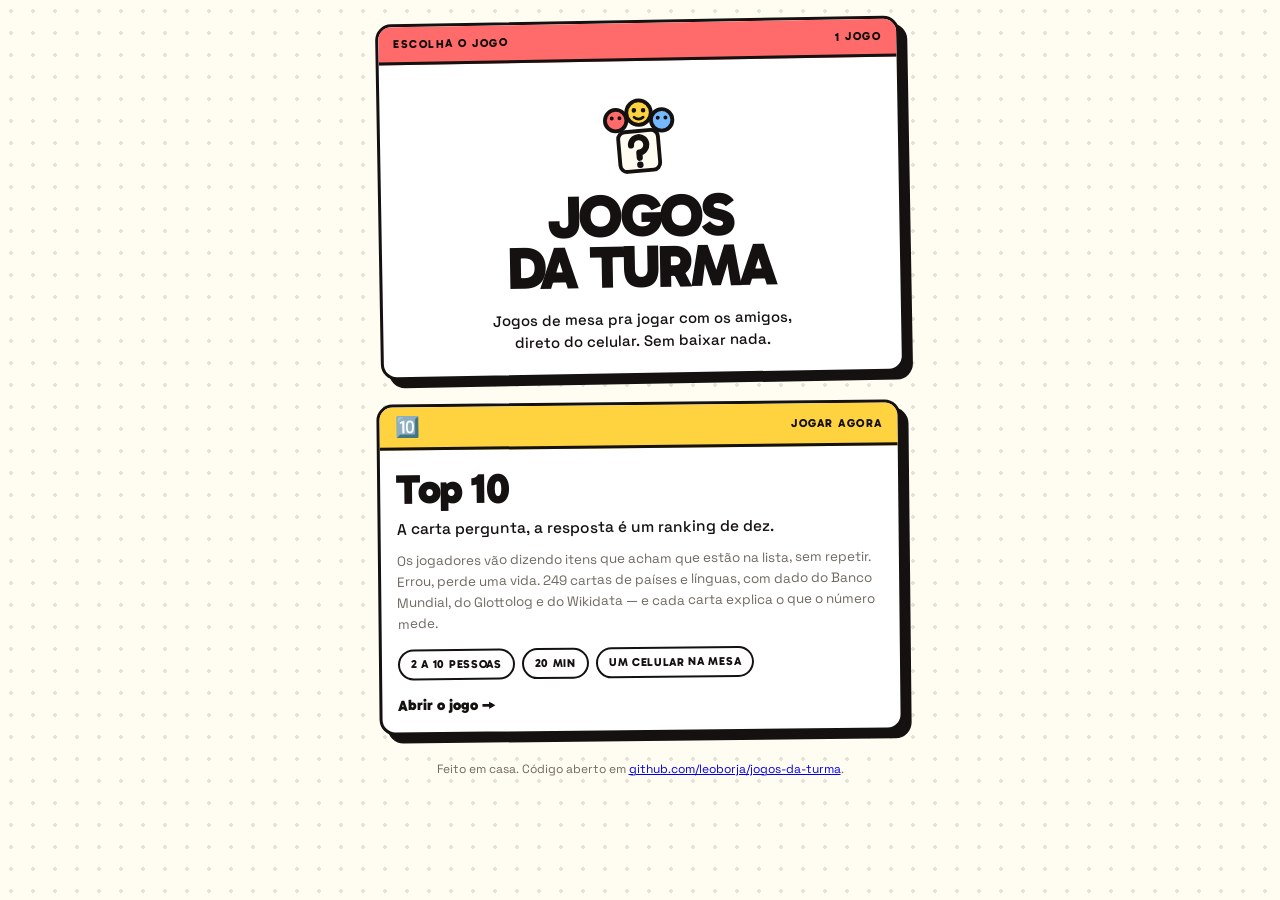
==== commit 48d7a031: "Logo da coleção: a turma espiando por cima de uma carta Três cabeças coloridas atrás de uma carta co" ====
--- a/index.html
+++ b/index.html
@@ -6,7 +6,9 @@
 <title>Jogos da Turma</title>
 <meta name="description" content="Jogos de mesa pra jogar com os amigos, direto do celular. Sem baixar nada.">
 <meta name="theme-color" content="#FFD23F">
-<link rel="icon" href="data:image/svg+xml,%3Csvg xmlns='http://www.w3.org/2000/svg' viewBox='0 0 32 32'%3E%3Crect width='32' height='32' rx='6' fill='%23FFD23F' stroke='%23141110' stroke-width='3'/%3E%3Ccircle cx='11' cy='12' r='2.2' fill='%23141110'/%3E%3Ccircle cx='21' cy='12' r='2.2' fill='%23141110'/%3E%3Ccircle cx='16' cy='21' r='2.2' fill='%23141110'/%3E%3C/svg%3E">
+<link rel="icon" href="icone.svg" type="image/svg+xml">
+<link rel="apple-touch-icon" href="icone-180.png">
+<link rel="manifest" href="manifest.webmanifest">
 <link rel="preconnect" href="https://fonts.googleapis.com">
 <link rel="preconnect" href="https://fonts.gstatic.com" crossorigin>
 <link href="https://fonts.googleapis.com/css2?family=Gabarito:wght@600;800;900&family=Space+Grotesk:wght@400;500;700&display=swap" rel="stylesheet">
@@ -41,6 +43,8 @@
   <div class="carta" style="transform:rotate(-1deg);margin-bottom:26px">
     <div class="faixa" style="--cor:var(--coral)"><span>Escolha o jogo</span><span id="quantos"></span></div>
     <div class="corpo" style="text-align:center;padding:24px 18px 22px">
+      <img src="logo.svg" width="92" height="92" alt=""
+           style="display:block;margin:0 auto 14px">
       <p class="marca" style="font-size:clamp(42px,13vw,60px)">JOGOS<br>DA TURMA</p>
       <p style="margin-top:14px;font-weight:500;font-size:15px;line-height:1.45;max-width:30ch;margin-inline:auto">
         Jogos de mesa pra jogar com os amigos, direto do celular. Sem baixar nada.
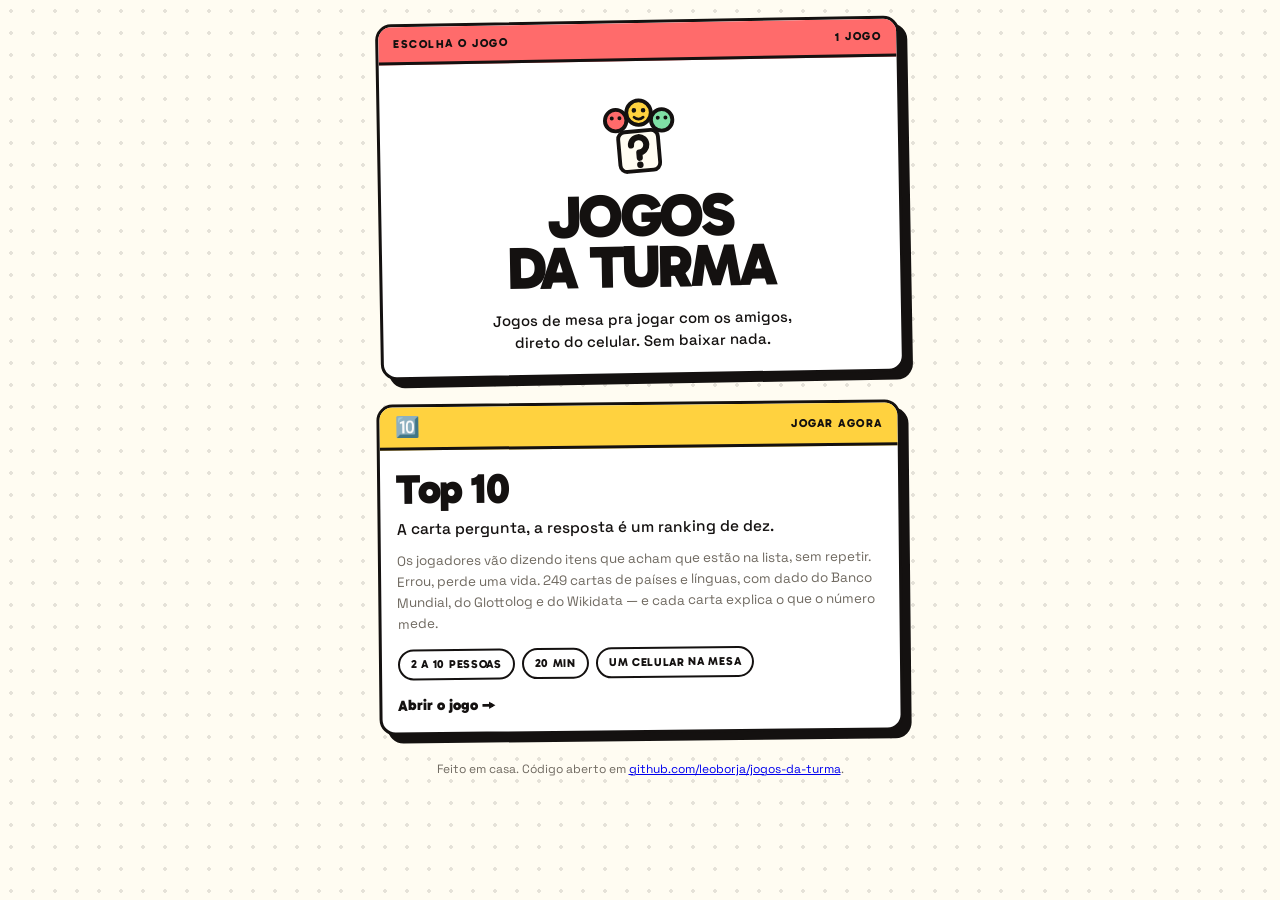
==== commit 99c2fae4: "Tira o azul da paleta O azul saiu de tudo: era a cor da seleção nos filtros, do dropdown de países, " ====
--- a/index.html
+++ b/index.html
@@ -19,7 +19,7 @@
   transition:transform .1s ease,box-shadow .1s ease}
 a.jogo:hover{transform:translate(-2px,-2px);box-shadow:11px 11px 0 var(--preto)}
 a.jogo:active{transform:translate(4px,4px);box-shadow:2px 2px 0 var(--preto)}
-a.jogo:focus-visible{outline:3px solid var(--azul);outline-offset:4px}
+a.jogo:focus-visible{outline:3px solid var(--coral);outline-offset:4px}
 .jogo:nth-child(odd){transform:rotate(-.6deg)}
 .jogo:nth-child(even){transform:rotate(.5deg)}
 .emoji{font-size:20px;line-height:1}
--- a/comum.css
+++ b/comum.css
@@ -13,8 +13,8 @@
 :root{
   color-scheme:light;
   --preto:#141110; --papel:#FFFCF2; --branco:#fff;
-  --amarelo:#FFD23F; --coral:#FF6B6B; --azul:#74B9FF;
-  --verde:#7FE0A5; --laranja:#FFA552; --lilas:#B8A9FA;
+  --amarelo:#FFD23F; --coral:#FF6B6B; --laranja:#FFA552;
+  --verde:#7FE0A5; --rosa:#FF9CC8; --lilas:#C9A7F5;
   --cinza:#6F6960;
   --display:"Gabarito",system-ui,sans-serif;
   --ui:"Space Grotesk",system-ui,-apple-system,sans-serif;
@@ -63,7 +63,7 @@
   transition:transform .08s ease,box-shadow .08s ease,background .12s ease}
 button:hover,.botao:hover{transform:translate(-1px,-1px);box-shadow:5px 5px 0 var(--preto)}
 button:active,.botao:active{transform:translate(4px,4px);box-shadow:0 0 0 var(--preto)}
-button:focus-visible,.botao:focus-visible{outline:3px solid var(--azul);outline-offset:3px}
+button:focus-visible,.botao:focus-visible{outline:3px solid var(--coral);outline-offset:3px}
 button:disabled{opacity:.4;cursor:not-allowed;box-shadow:2px 2px 0 var(--preto)}
 button.principal{width:100%;padding:17px;font-size:19px;background:var(--amarelo);
   box-shadow:var(--sombra-g)}
@@ -72,11 +72,11 @@
 button.mini{padding:8px 12px;font-size:13.5px;border-radius:9px;box-shadow:3px 3px 0 var(--preto)}
 button.mini:active{transform:translate(3px,3px);box-shadow:0 0 0 var(--preto)}
 button.perigo{background:var(--coral)}
-button.on{background:var(--azul)}
+button.on{background:var(--verde)}
 input,select{font:inherit;font-weight:500;color:var(--preto);background:var(--branco);
   border:var(--b);border-radius:11px;padding:13px;width:100%}
 input::placeholder{color:#9c948a}
-input:focus,select:focus{outline:none;box-shadow:inset 3px 3px 0 rgba(116,185,255,.4)}
+input:focus,select:focus{outline:none;box-shadow:inset 3px 3px 0 rgba(255,210,63,.55)}
 label{font-size:12.5px;font-weight:700;color:var(--cinza);display:block;margin-bottom:6px}
 
 /* ---------------------------------------------------------------- feedback */
